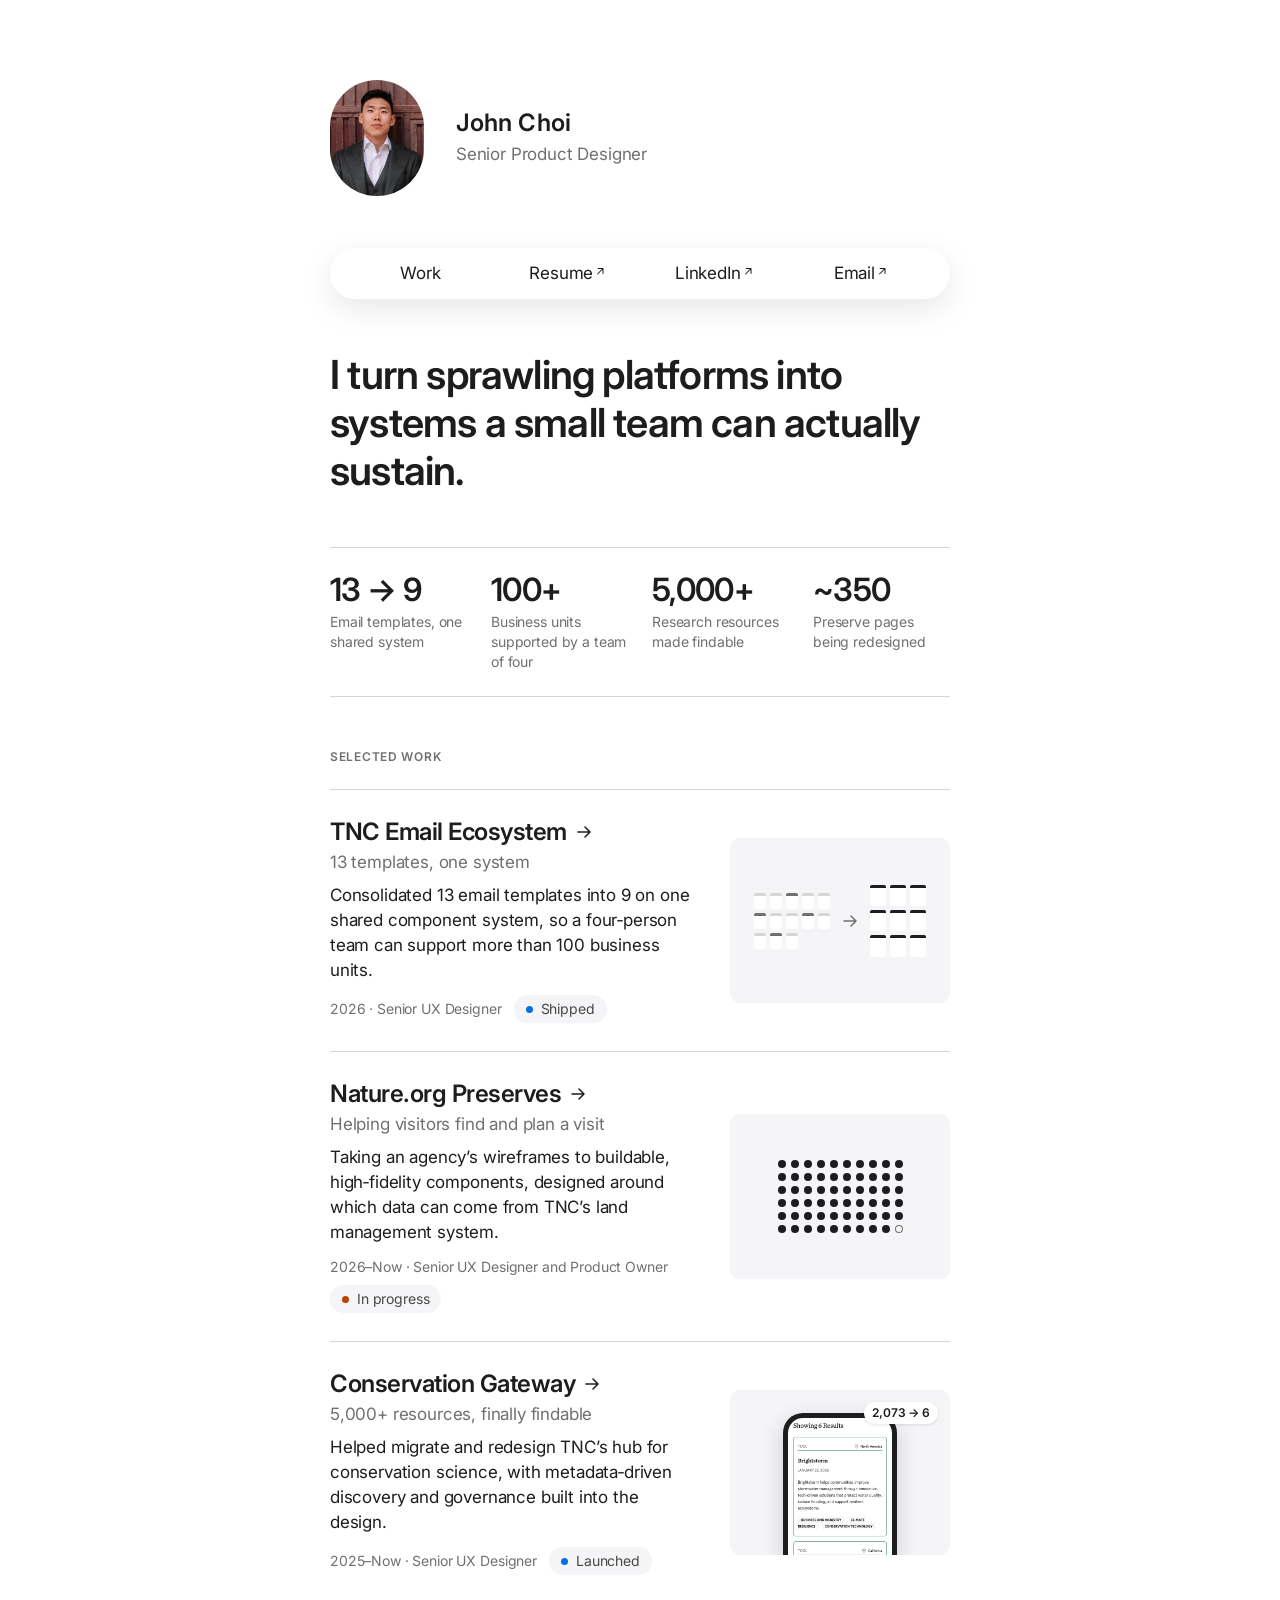
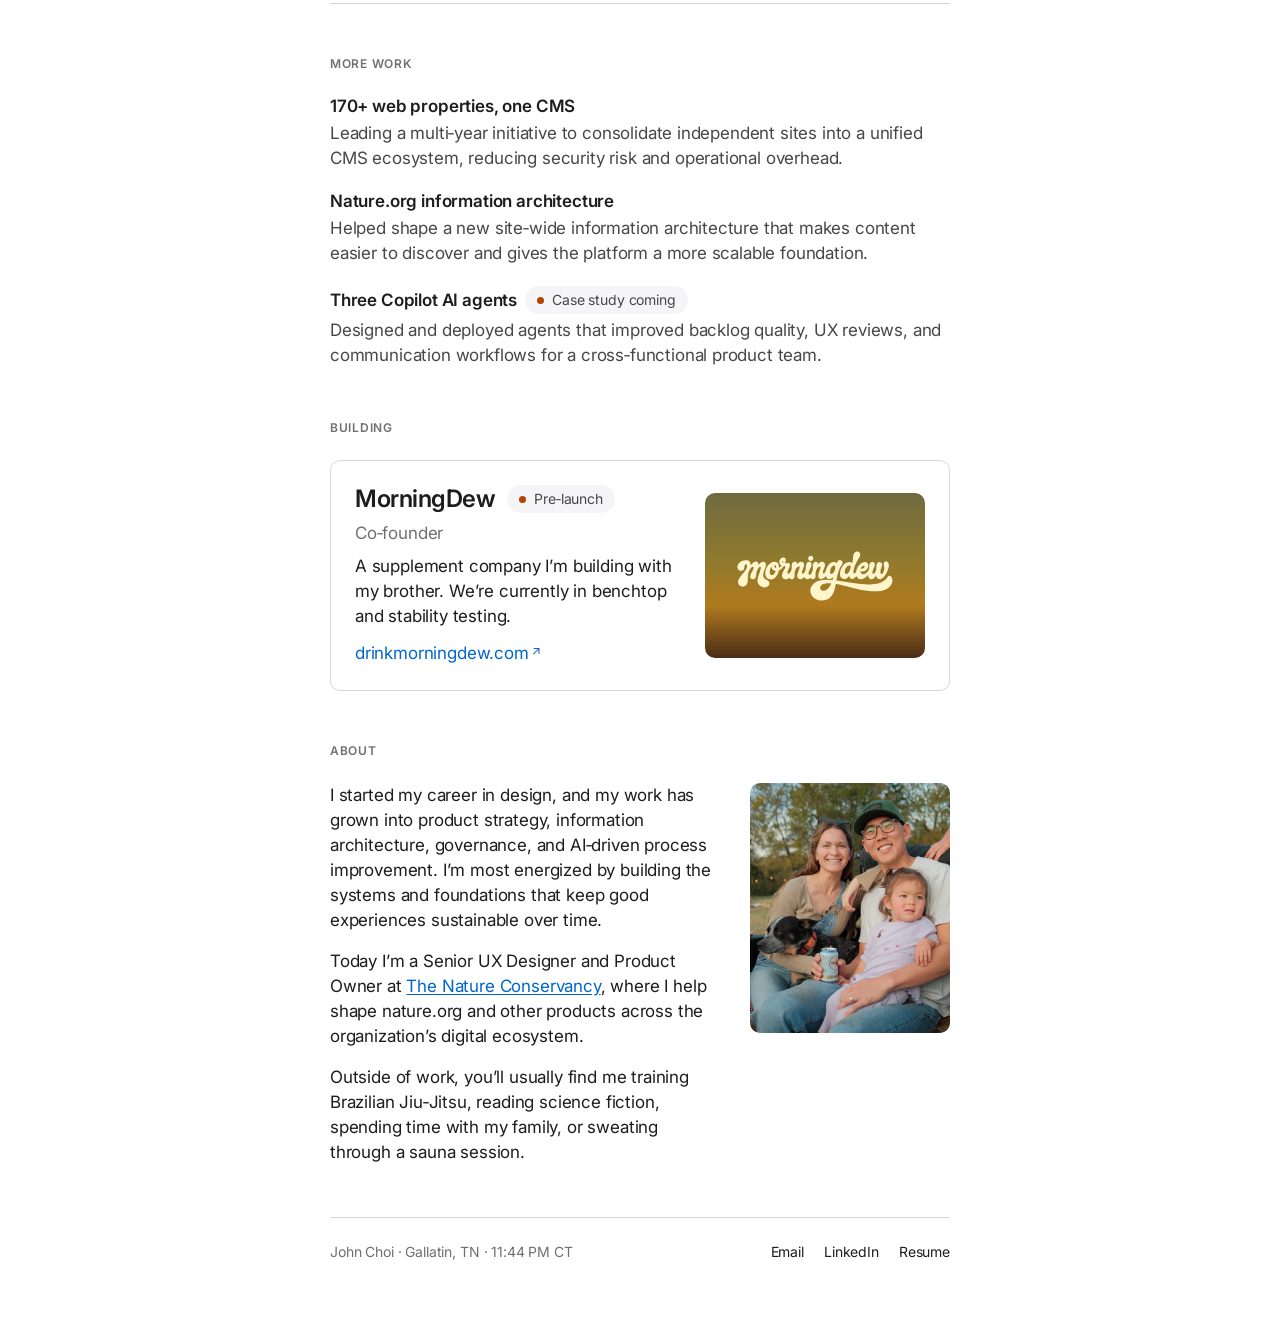
==== index.html @ f97b7e54 "Show the Gateway homepage thumbnail as a phone screen Replaces the cropped desktop screenshot with t" ====
<!DOCTYPE html>
<html lang="en">
<head>
  <meta charset="UTF-8">
  <meta name="viewport" content="width=device-width, initial-scale=1.0">
  <title>John Choi — Senior Product Designer</title>
  <meta name="description" content="Senior Product Designer who turns sprawling platforms into systems a small team can actually sustain. Case studies from The Nature Conservancy.">
  <meta property="og:type" content="website">
  <meta property="og:site_name" content="John Choi">
  <meta property="og:title" content="John Choi — Senior Product Designer">
  <meta property="og:description" content="Senior Product Designer who turns sprawling platforms into systems a small team can actually sustain. Case studies from The Nature Conservancy.">
  <meta property="og:url" content="https://www.suyoungchoi.com/">
  <meta property="og:image" content="https://www.suyoungchoi.com/og-image.png">
  <meta property="og:image:width" content="1200">
  <meta property="og:image:height" content="630">
  <meta name="twitter:card" content="summary_large_image">
  <link rel="preconnect" href="https://fonts.googleapis.com">
  <link rel="preconnect" href="https://fonts.gstatic.com" crossorigin>
  <link href="https://fonts.googleapis.com/css2?family=Inter:wght@400;600;700&display=swap" rel="stylesheet">
  <link rel="stylesheet" href="shared.css">
  <style>
    /* Navigation Links -------------------------------------------------
       .nav-links is the sticky shell: it holds the layout slot and is
       never transformed, so the scroll script can read a stable position.
       .nav-bar is the glass panel that slides away. */
    .nav-links {
      position: sticky;
      top: var(--space-16);
      z-index: 10;
    }

    .nav-bar {
      display: grid;
      grid-template-columns: repeat(4, minmax(0, 1fr));
      align-items: center;
      gap: var(--space-16);
      padding: var(--space-12) var(--space-24);
      border-radius: var(--radius-full);
      background: rgba(255, 255, 255, 0.5);
      -webkit-backdrop-filter: blur(20px) saturate(180%);
      backdrop-filter: blur(20px) saturate(180%);
      border: 1px solid rgba(255, 255, 255, 0.55);
      box-shadow:
        0 10px 30px rgba(29, 29, 31, 0.1),
        inset 0 1px 0 rgba(255, 255, 255, 0.75);
      transition:
        transform 0.45s cubic-bezier(0.4, 0, 0.2, 1),
        opacity 0.3s ease;
      will-change: transform;
    }

    /* Slides up out of view while scrolling down */
    .nav-bar.is-hidden {
      transform: translateY(calc(-100% - var(--space-24)));
      opacity: 0;
      pointer-events: none;
    }

    /* Without backdrop-filter the panel needs to carry its own opacity */
    @supports not ((backdrop-filter: blur(1px)) or (-webkit-backdrop-filter: blur(1px))) {
      .nav-bar {
        background: rgba(255, 255, 255, 0.85);
      }
    }

    .nav-bar a {
      display: flex;
      align-items: center;
      justify-content: center;
      gap: var(--space-4);
      font: var(--type-lg);
      letter-spacing: var(--tracking-text);
      color: var(--color-primary-ink);
      text-decoration: none;
      cursor: pointer;
    }

    .nav-bar a:hover {
      color: var(--color-link-blue);
    }

    .nav-bar a:hover .arrow-icon {
      transform: scale(1.3);
    }

    @media (prefers-reduced-motion: reduce) {
      .nav-bar {
        transition: none;
      }
    }

    html {
      scroll-behavior: smooth;
    }

    @media (prefers-reduced-motion: reduce) {
      html {
        scroll-behavior: auto;
      }
    }

    /* Thesis and proof ------------------------------------------------- */
    .thesis {
      font: var(--type-4xl);
      letter-spacing: var(--tracking-headline);
      color: var(--color-primary-ink);
    }

    .proof {
      display: grid;
      grid-template-columns: repeat(4, minmax(0, 1fr));
      gap: var(--space-24);
      padding: var(--space-24) 0;
      border-top: 1px solid var(--color-hairline);
      border-bottom: 1px solid var(--color-hairline);
    }

    .proof-value {
      display: block;
      font: var(--type-3xl-2);
      letter-spacing: var(--tracking-headline);
      color: var(--color-primary-ink);
      white-space: nowrap;
    }

    .proof-label {
      display: block;
      margin-top: var(--space-4);
      font: var(--type-sm);
      letter-spacing: var(--tracking-text);
      color: var(--color-mid-gray);
    }

    /* Sections --------------------------------------------------------- */
    .home-section {
      display: flex;
      flex-direction: column;
      gap: var(--space-24);
    }

    #work {
      scroll-margin-top: var(--space-120);
    }

    .section-label {
      font: var(--type-xs-5);
      letter-spacing: 0.06em;
      text-transform: uppercase;
      color: var(--color-mid-gray);
    }

    /* Selected work rows ----------------------------------------------- */
    .work-list {
      list-style: none;
      display: flex;
      flex-direction: column;
    }

    .work-item {
      display: grid;
      grid-template-columns: minmax(0, 1fr) 220px;
      gap: var(--space-32);
      align-items: center;
      padding: var(--space-28) 0;
      border-top: 1px solid var(--color-hairline);
      text-decoration: none;
      color: inherit;
    }

    .work-list li:last-child .work-item {
      border-bottom: 1px solid var(--color-hairline);
    }

    .work-text {
      display: flex;
      flex-direction: column;
      gap: var(--space-8);
    }

    .work-title {
      display: inline-flex;
      align-items: center;
      gap: var(--space-8);
      font: var(--type-2xl);
      letter-spacing: var(--tracking-headline);
      color: var(--color-primary-ink);
    }

    .work-title svg {
      width: 18px;
      height: 18px;
      transition: transform 0.3s cubic-bezier(0.34, 1.56, 0.64, 1);
    }

    .work-tagline {
      font: var(--type-lg);
      letter-spacing: var(--tracking-text);
      color: var(--color-mid-gray);
      margin-top: calc(var(--space-4) * -1);
    }

    .work-summary {
      font: var(--type-lg);
      letter-spacing: var(--tracking-text);
      color: var(--color-primary-ink);
    }

    .work-meta {
      display: flex;
      flex-wrap: wrap;
      align-items: center;
      gap: var(--space-8) var(--space-12);
      margin-top: var(--space-4);
      font: var(--type-sm);
      letter-spacing: var(--tracking-text);
      color: var(--color-mid-gray);
    }

    .work-item:hover .work-title {
      color: var(--color-link-blue);
    }

    .work-item:hover .work-title svg {
      transform: translateX(4px);
    }

    /* Thumbnails: small diagrams that stand in until real images exist */
    .work-thumb {
      aspect-ratio: 4 / 3;
      border-radius: var(--radius-lg);
      background: var(--surface-canvas-gray);
      display: flex;
      align-items: center;
      justify-content: center;
      gap: var(--space-12);
      overflow: hidden;
      transition: transform 0.4s cubic-bezier(0.4, 0, 0.2, 1);
    }

    .work-item:hover .work-thumb {
      transform: scale(1.03);
    }

    @media (prefers-reduced-motion: reduce) {
      .work-thumb,
      .work-title svg {
        transition: none;
      }
    }

    /* Phone thumbnail: a real mobile screen rising from the bottom edge */
    .work-thumb--phone {
      position: relative;
      align-items: flex-end;
    }

    .thumb-phone {
      width: 52%;
      height: 86%;
      padding: 5px 5px 0;
      border-radius: 20px 20px 0 0;
      background: var(--color-primary-ink);
      box-shadow: 0 8px 24px rgba(29, 29, 31, 0.18);
      overflow: hidden;
    }

    .thumb-phone img {
      display: block;
      width: 100%;
      height: auto;
      border-radius: 15px 15px 0 0;
    }

    .thumb-chip {
      position: absolute;
      top: var(--space-12);
      right: var(--space-12);
      padding: 3px var(--space-8);
      border-radius: var(--radius-full);
      background: var(--color-paper);
      box-shadow: 0 1px 3px rgba(29, 29, 31, 0.12);
      font: var(--type-xs-5);
      letter-spacing: var(--tracking-text);
      color: var(--color-primary-ink);
    }

    /* Email: 13 templates become 9 */
    .mini-grid {
      display: grid;
      gap: 4px;
    }

    .mini-grid--before { grid-template-columns: repeat(5, 12px); }
    .mini-grid--after  { grid-template-columns: repeat(3, 16px); }

    .mini-grid span {
      aspect-ratio: 3 / 4;
      border-radius: 2px;
      background: var(--color-paper);
      border-top: 3px solid var(--color-hairline);
    }

    .mini-grid--before span:nth-child(3n) { border-top-color: var(--color-mid-gray); }
    .mini-grid--after span { border-top-color: var(--color-primary-ink); }

    .mini-arrow {
      width: 16px;
      height: 16px;
      color: var(--color-mid-gray);
    }

    /* Preserves: 59 of 60 */
    .mini-dots {
      display: grid;
      grid-template-columns: repeat(10, 8px);
      gap: 5px;
    }

    .mini-dots span {
      aspect-ratio: 1;
      border-radius: 50%;
      background: var(--color-primary-ink);
    }

    .mini-dots span:last-child {
      background: transparent;
      box-shadow: inset 0 0 0 1px var(--color-mid-gray);
    }

    /* More work -------------------------------------------------------- */
    .more-list {
      list-style: none;
      display: flex;
      flex-direction: column;
      gap: var(--space-20);
    }

    .more-list li {
      display: flex;
      flex-direction: column;
      gap: var(--space-4);
    }

    .more-title {
      display: flex;
      flex-wrap: wrap;
      align-items: center;
      gap: var(--space-8);
      font: var(--type-lg-2);
      letter-spacing: var(--tracking-text);
      color: var(--color-primary-ink);
    }

    .more-list p {
      font: var(--type-lg);
      letter-spacing: var(--tracking-text);
      color: var(--color-deep-gray);
    }

    /* Building --------------------------------------------------------- */
    .building {
      display: grid;
      grid-template-columns: minmax(0, 1fr) 220px;
      gap: var(--space-32);
      align-items: center;
      padding: var(--space-24);
      border: 1px solid var(--color-hairline);
      border-radius: var(--radius-lg);
    }

    .building-text {
      display: flex;
      flex-direction: column;
      gap: var(--space-8);
    }

    /* Brand tile: the cream wordmark on a sunrise gradient, matching
       drinkmorningdew.com. Duplicates the text link for mouse users only. */
    .building-brand {
      aspect-ratio: 4 / 3;
      display: flex;
      align-items: center;
      justify-content: center;
      border-radius: var(--radius-lg);
      background: linear-gradient(180deg, #6f6a3f 0%, #8f7a2e 40%, #b07a1e 68%, #4a2c16 100%);
      overflow: hidden;
    }

    .building-brand img {
      width: 72%;
      height: auto;
      transition: transform 0.4s cubic-bezier(0.4, 0, 0.2, 1);
    }

    .building-brand:hover img {
      transform: scale(1.04);
    }

    @media (prefers-reduced-motion: reduce) {
      .building-brand img {
        transition: none;
      }
    }

    .building-name {
      display: flex;
      flex-wrap: wrap;
      align-items: center;
      gap: var(--space-12);
      font: var(--type-2xl);
      letter-spacing: var(--tracking-headline);
      color: var(--color-primary-ink);
    }

    .building p {
      font: var(--type-lg);
      letter-spacing: var(--tracking-text);
      color: var(--color-primary-ink);
    }

    .building-link {
      align-self: flex-start;
      display: inline-flex;
      align-items: center;
      gap: var(--space-4);
      margin-top: var(--space-4);
      font: var(--type-lg);
      letter-spacing: var(--tracking-text);
      color: var(--color-link-blue);
      text-decoration: none;
    }

    .building-link:hover {
      color: var(--color-electric-blue);
    }

    .building-link:hover .arrow-icon {
      transform: scale(1.3);
    }

    .building-role {
      color: var(--color-mid-gray) !important;
    }

    /* About ------------------------------------------------------------ */
    .about {
      display: grid;
      grid-template-columns: minmax(0, 1fr) 200px;
      gap: var(--space-32);
      align-items: start;
    }

    .about-text {
      display: flex;
      flex-direction: column;
      gap: var(--space-16);
    }

    .about-text p {
      font: var(--type-lg);
      letter-spacing: var(--tracking-text);
      color: var(--color-primary-ink);
    }

    .about-text a {
      color: var(--color-link-blue);
      text-decoration: underline;
      text-underline-offset: 2px;
    }

    .about-text a:hover {
      color: var(--color-electric-blue);
    }

    .about-photo {
      display: block;
      width: 100%;
      height: auto;
      border-radius: var(--radius-lg);
    }

    /* Footer ----------------------------------------------------------- */
    .site-footer {
      display: flex;
      flex-wrap: wrap;
      justify-content: space-between;
      gap: var(--space-16);
      padding-top: var(--space-24);
      border-top: 1px solid var(--color-hairline);
      font: var(--type-sm);
      letter-spacing: var(--tracking-text);
      color: var(--color-mid-gray);
    }

    .site-footer nav {
      display: flex;
      gap: var(--space-20);
    }

    .site-footer a {
      color: var(--color-primary-ink);
      text-decoration: none;
    }

    .site-footer a:hover {
      color: var(--color-link-blue);
    }

    /* Mobile Responsive */
    @media (max-width: 730px) {
      /* The four links can't fit one row at this width, so lay them out
         as a balanced 2x2 instead of letting them wrap 3+1 */
      .nav-bar {
        grid-template-columns: repeat(2, minmax(0, 1fr));
        gap: var(--space-8) var(--space-16);
        padding: var(--space-16) var(--space-20);
        /* A squircle reads better than a stadium at two rows tall */
        border-radius: var(--radius-3xl);
      }

      .thesis {
        font: var(--type-2xl-2);
        letter-spacing: var(--tracking-headline);
      }

      .proof {
        grid-template-columns: repeat(2, minmax(0, 1fr));
        gap: var(--space-20) var(--space-16);
      }

      /* No hover on touch: show the thumbnail first, full width */
      .work-item {
        grid-template-columns: minmax(0, 1fr);
        gap: var(--space-16);
      }

      .work-thumb {
        order: -1;
        aspect-ratio: 16 / 9;
      }

      .thumb-phone {
        width: 38%;
      }

      .building {
        grid-template-columns: minmax(0, 1fr);
        gap: var(--space-20);
      }

      .building-brand {
        order: -1;
        aspect-ratio: 16 / 9;
      }

      .about {
        grid-template-columns: minmax(0, 1fr);
      }

      .about-photo {
        max-width: 320px;
      }
    }
  </style>
</head>
<body>
  <div class="container">
    <!-- Profile Header -->
    <div class="profile">
      <img src="profile.png" alt="John Choi headshot" class="profile-photo">
      <div class="profile-info">
        <h1>John Choi</h1>
        <p>Senior Product Designer</p>
      </div>
    </div>

    <!-- Navigation Links -->
    <nav class="nav-links">
      <div class="nav-bar">
        <a href="#work">Work</a>
        <a href="/resume">
          Resume
          <svg class="arrow-icon" xmlns="http://www.w3.org/2000/svg" fill="none" viewBox="0 0 7 7">
            <path d="M1 0C0.724 0 0.5 0.224 0.5 0.5C0.5 0.776 0.724 1 1 1V0ZM6 0.5H6.5C6.5 0.224 6.276 0 6 0V0.5ZM5.5 5.5C5.5 5.776 5.724 6 6 6C6.276 6 6.5 5.776 6.5 5.5H5.5ZM0.146 5.646C-0.049 5.842-0.049 6.158 0.146 6.354C0.342 6.549 0.658 6.549 0.854 6.354L0.146 5.646ZM1 1H6V0H1V1ZM5.5 0.5V5.5H6.5V0.5H5.5ZM5.646 0.146L0.146 5.646L0.854 6.354L6.354 0.854L5.646 0.146Z" fill="currentColor"/>
          </svg>
        </a>
        <a href="https://www.linkedin.com/in/johnsychoi/" target="_blank" rel="noopener noreferrer">
          LinkedIn
          <svg class="arrow-icon" xmlns="http://www.w3.org/2000/svg" fill="none" viewBox="0 0 7 7">
            <path d="M1 0C0.724 0 0.5 0.224 0.5 0.5C0.5 0.776 0.724 1 1 1V0ZM6 0.5H6.5C6.5 0.224 6.276 0 6 0V0.5ZM5.5 5.5C5.5 5.776 5.724 6 6 6C6.276 6 6.5 5.776 6.5 5.5H5.5ZM0.146 5.646C-0.049 5.842-0.049 6.158 0.146 6.354C0.342 6.549 0.658 6.549 0.854 6.354L0.146 5.646ZM1 1H6V0H1V1ZM5.5 0.5V5.5H6.5V0.5H5.5ZM5.646 0.146L0.146 5.646L0.854 6.354L6.354 0.854L5.646 0.146Z" fill="currentColor"/>
          </svg>
        </a>
        <a href="mailto:choi7sx@gmail.com">
          Email
          <svg class="arrow-icon" xmlns="http://www.w3.org/2000/svg" fill="none" viewBox="0 0 7 7">
            <path d="M1 0C0.724 0 0.5 0.224 0.5 0.5C0.5 0.776 0.724 1 1 1V0ZM6 0.5H6.5C6.5 0.224 6.276 0 6 0V0.5ZM5.5 5.5C5.5 5.776 5.724 6 6 6C6.276 6 6.5 5.776 6.5 5.5H5.5ZM0.146 5.646C-0.049 5.842-0.049 6.158 0.146 6.354C0.342 6.549 0.658 6.549 0.854 6.354L0.146 5.646ZM1 1H6V0H1V1ZM5.5 0.5V5.5H6.5V0.5H5.5ZM5.646 0.146L0.146 5.646L0.854 6.354L6.354 0.854L5.646 0.146Z" fill="currentColor"/>
          </svg>
        </a>
      </div>
    </nav>

    <!-- Thesis -->
    <p class="thesis">I turn sprawling platforms into systems a small team can actually sustain.</p>

    <div class="proof">
      <div>
        <span class="proof-value">13 &rarr; 9</span>
        <span class="proof-label">Email templates, one shared system</span>
      </div>
      <div>
        <span class="proof-value">100+</span>
        <span class="proof-label">Business units supported by a team of four</span>
      </div>
      <div>
        <span class="proof-value">5,000+</span>
        <span class="proof-label">Research resources made findable</span>
      </div>
      <div>
        <span class="proof-value">~350</span>
        <span class="proof-label">Preserve pages being redesigned</span>
      </div>
    </div>

    <!-- Selected work -->
    <section class="home-section" id="work">
      <h2 class="section-label">Selected work</h2>
      <ul class="work-list">
        <li>
          <a class="work-item" href="/tnc-email/">
            <div class="work-text">
              <span class="work-title">TNC Email Ecosystem <svg viewBox="0 0 18 18" fill="none" stroke="currentColor" stroke-width="1.5" stroke-linecap="round" stroke-linejoin="round" aria-hidden="true"><path d="M3 9h12M10 4l5 5-5 5"/></svg></span>
              <span class="work-tagline">13 templates, one system</span>
              <p class="work-summary">Consolidated 13 email templates into 9 on one shared component system, so a four&#8209;person team can support more than 100 business units.</p>
              <span class="work-meta">2026 &middot; Senior UX Designer <span class="cs-status">Shipped</span></span>
            </div>
            <div class="work-thumb" aria-hidden="true">
              <div class="mini-grid mini-grid--before"><span></span><span></span><span></span><span></span><span></span><span></span><span></span><span></span><span></span><span></span><span></span><span></span><span></span></div>
              <svg class="mini-arrow" viewBox="0 0 16 16" fill="none" stroke="currentColor" stroke-width="1.5" stroke-linecap="round" stroke-linejoin="round"><path d="M2 8h12M9 3l5 5-5 5"/></svg>
              <div class="mini-grid mini-grid--after"><span></span><span></span><span></span><span></span><span></span><span></span><span></span><span></span><span></span></div>
            </div>
          </a>
        </li>
        <li>
          <a class="work-item" href="/nature-preserves/">
            <div class="work-text">
              <span class="work-title">Nature.org Preserves <svg viewBox="0 0 18 18" fill="none" stroke="currentColor" stroke-width="1.5" stroke-linecap="round" stroke-linejoin="round" aria-hidden="true"><path d="M3 9h12M10 4l5 5-5 5"/></svg></span>
              <span class="work-tagline">Helping visitors find and plan a visit</span>
              <p class="work-summary">Taking an agency&rsquo;s wireframes to buildable, high&#8209;fidelity components, designed around which data can come from TNC&rsquo;s land management system.</p>
              <span class="work-meta">2026&ndash;Now &middot; Senior UX Designer and Product Owner <span class="cs-status cs-status--progress">In progress</span></span>
            </div>
            <div class="work-thumb" aria-hidden="true">
              <div class="mini-dots"><span></span><span></span><span></span><span></span><span></span><span></span><span></span><span></span><span></span><span></span><span></span><span></span><span></span><span></span><span></span><span></span><span></span><span></span><span></span><span></span><span></span><span></span><span></span><span></span><span></span><span></span><span></span><span></span><span></span><span></span><span></span><span></span><span></span><span></span><span></span><span></span><span></span><span></span><span></span><span></span><span></span><span></span><span></span><span></span><span></span><span></span><span></span><span></span><span></span><span></span><span></span><span></span><span></span><span></span><span></span><span></span><span></span><span></span><span></span><span></span></div>
            </div>
          </a>
        </li>
        <li>
          <a class="work-item" href="/conservation-gateway/">
            <div class="work-text">
              <span class="work-title">Conservation Gateway <svg viewBox="0 0 18 18" fill="none" stroke="currentColor" stroke-width="1.5" stroke-linecap="round" stroke-linejoin="round" aria-hidden="true"><path d="M3 9h12M10 4l5 5-5 5"/></svg></span>
              <span class="work-tagline">5,000+ resources, finally findable</span>
              <p class="work-summary">Helped migrate and redesign TNC&rsquo;s hub for conservation science, with metadata&#8209;driven discovery and governance built into the design.</p>
              <span class="work-meta">2025&ndash;Now &middot; Senior UX Designer <span class="cs-status">Launched</span></span>
            </div>
            <div class="work-thumb work-thumb--phone" aria-hidden="true">
              <div class="thumb-phone">
                <img src="/conservation-gateway/gateway-thumb-mobile.jpg" width="780" height="1048" loading="lazy" alt="">
              </div>
              <span class="thumb-chip">2,073 &rarr; 6</span>
            </div>
          </a>
        </li>
      </ul>
    </section>

    <!-- More work -->
    <section class="home-section">
      <h2 class="section-label">More work</h2>
      <ul class="more-list">
        <li>
          <span class="more-title">170+ web properties, one CMS</span>
          <p>Leading a multi&#8209;year initiative to consolidate independent sites into a unified CMS ecosystem, reducing security risk and operational overhead.</p>
        </li>
        <li>
          <span class="more-title">Nature.org information architecture</span>
          <p>Helped shape a new site&#8209;wide information architecture that makes content easier to discover and gives the platform a more scalable foundation.</p>
        </li>
        <li>
          <span class="more-title">Three Copilot AI agents <span class="cs-status cs-status--progress">Case study coming</span></span>
          <p>Designed and deployed agents that improved backlog quality, UX reviews, and communication workflows for a cross&#8209;functional product team.</p>
        </li>
      </ul>
    </section>

    <!-- Building -->
    <section class="home-section">
      <h2 class="section-label">Building</h2>
      <div class="building">
        <div class="building-text">
          <span class="building-name">MorningDew <span class="cs-status cs-status--progress">Pre&#8209;launch</span></span>
          <p class="building-role">Co&#8209;founder</p>
          <p>A supplement company I&rsquo;m building with my brother. We&rsquo;re currently in benchtop and stability testing.</p>
          <a class="building-link" href="https://drinkmorningdew.com" target="_blank" rel="noopener noreferrer">
            drinkmorningdew.com
            <svg class="arrow-icon" xmlns="http://www.w3.org/2000/svg" fill="none" viewBox="0 0 7 7">
              <path d="M1 0C0.724 0 0.5 0.224 0.5 0.5C0.5 0.776 0.724 1 1 1V0ZM6 0.5H6.5C6.5 0.224 6.276 0 6 0V0.5ZM5.5 5.5C5.5 5.776 5.724 6 6 6C6.276 6 6.5 5.776 6.5 5.5H5.5ZM0.146 5.646C-0.049 5.842-0.049 6.158 0.146 6.354C0.342 6.549 0.658 6.549 0.854 6.354L0.146 5.646ZM1 1H6V0H1V1ZM5.5 0.5V5.5H6.5V0.5H5.5ZM5.646 0.146L0.146 5.646L0.854 6.354L6.354 0.854L5.646 0.146Z" fill="currentColor"/>
            </svg>
          </a>
        </div>
        <a class="building-brand" href="https://drinkmorningdew.com" target="_blank" rel="noopener noreferrer" tabindex="-1" aria-hidden="true">
          <img src="/morningdew-logo.svg" alt="" width="1930" height="660">
        </a>
      </div>
    </section>

    <!-- About -->
    <section class="home-section">
      <h2 class="section-label">About</h2>
      <div class="about">
        <div class="about-text">
          <p>I started my career in design, and my work has grown into product strategy, information architecture, governance, and AI&#8209;driven process improvement. I&rsquo;m most energized by building the systems and foundations that keep good experiences sustainable over time.</p>
          <p>Today I&rsquo;m a Senior UX Designer and Product Owner at <a href="https://www.nature.org" target="_blank" rel="noopener noreferrer">The Nature Conservancy</a>, where I help shape nature.org and other products across the organization&rsquo;s digital ecosystem.</p>
          <p>Outside of work, you&rsquo;ll usually find me training Brazilian Jiu&#8209;Jitsu, reading science fiction, spending time with my family, or sweating through a sauna session.</p>
        </div>
        <img class="about-photo" src="/about-photo.jpg" width="640" height="800" loading="lazy" alt="Me with my family and our dog, sitting on hay bales outside at sunset.">
      </div>
    </section>

    <footer class="site-footer">
      <span>John Choi &middot; Gallatin, TN<span class="local-time" hidden> &middot; <time></time> CT</span></span>
      <nav aria-label="Contact">
        <a href="mailto:choi7sx@gmail.com">Email</a>
        <a href="https://www.linkedin.com/in/johnsychoi/" target="_blank" rel="noopener noreferrer">LinkedIn</a>
        <a href="/resume">Resume</a>
      </nav>
    </footer>
  </div>

  <script>
    // Live local time in the footer (Gallatin, TN runs on Central time)
    (function () {
      var wrap = document.querySelector('.local-time');
      if (!wrap || !window.Intl) return;
      var el = wrap.querySelector('time');
      var fmt = new Intl.DateTimeFormat('en-US', {
        hour: 'numeric',
        minute: '2-digit',
        timeZone: 'America/Chicago'
      });

      function tick() {
        el.textContent = fmt.format(new Date());
      }

      tick();
      wrap.hidden = false;
      setInterval(tick, 30000);
    })();

    (function () {
      var nav = document.querySelector('.nav-links');
      var bar = nav && nav.querySelector('.nav-bar');
      if (!bar) return;

      var stickTop = parseFloat(getComputedStyle(nav).top) || 0;
      var lastY = window.pageYOffset;
      var ticking = false;

      function update() {
        ticking = false;
        var y = window.pageYOffset;
        var delta = y - lastY;

        // Ignore sub-pixel jitter; let small moves accumulate instead.
        if (Math.abs(delta) < 4) return;

        // Only hide once the bar has actually reached its sticky position,
        // so it never vanishes while still sitting in the page flow.
        var stuck = nav.getBoundingClientRect().top <= stickTop + 1;
        if (delta > 0 && stuck) {
          bar.classList.add('is-hidden');
        } else if (delta < 0) {
          bar.classList.remove('is-hidden');
        }
        lastY = y;
      }

      window.addEventListener('scroll', function () {
        if (!ticking) {
          window.requestAnimationFrame(update);
          ticking = true;
        }
      }, { passive: true });

      window.addEventListener('resize', function () {
        stickTop = parseFloat(getComputedStyle(nav).top) || 0;
      });
    })();
  </script>
</body>
</html>
---- shared.css ----
@import url("tokens.css");

/* ==========================================================================
   Shared styles — every page in the portfolio consumes this layer.
   Values come from tokens.css; page files only add what's unique to them.
   ========================================================================== */

*, *::before, *::after {
  margin: 0;
  padding: 0;
  box-sizing: border-box;
}

/* Component display rules shouldn't override the hidden attribute */
[hidden] {
  display: none !important;
}

body {
  font: var(--type-lg);
  letter-spacing: var(--tracking-text);
  color: var(--color-primary-ink);
  background: var(--surface-canvas-white);
  -webkit-font-smoothing: antialiased;
  -moz-osx-font-smoothing: grayscale;
}

/* Layout --------------------------------------------------------------- */

.container {
  max-width: 724px;
  margin: 0 auto;
  padding: var(--space-80) var(--space-52);
  display: flex;
  flex-direction: column;
  gap: var(--space-52);
  position: relative;
  z-index: 1;
}

hr {
  border: none;
  border-top: 1px solid var(--color-hairline);
  margin: 0;
}

/* Profile header ------------------------------------------------------- */

.profile {
  display: flex;
  align-items: center;
  gap: var(--space-32);
}

.profile-photo {
  width: 94px;
  height: 116px;
  object-fit: cover;
  flex-shrink: 0;
  border-radius: var(--radius-full);
}

.profile-info h1 {
  font: var(--type-2xl);
  letter-spacing: var(--tracking-display);
  color: var(--color-primary-ink);
  margin-bottom: var(--space-4);
}

.profile-info p {
  font: var(--type-lg);
  letter-spacing: var(--tracking-text);
  color: var(--color-mid-gray);
}

/* Links and arrows ----------------------------------------------------- */

.return-home {
  display: flex;
  align-items: center;
  gap: var(--space-8);
  font: var(--type-lg);
  letter-spacing: var(--tracking-text);
  color: var(--color-primary-ink);
  text-decoration: none;
}

.return-home:hover {
  color: var(--color-link-blue);
}

.return-home svg {
  width: 14px;
  height: 14px;
}

.arrow-icon {
  width: 7px;
  height: 7px;
  flex-shrink: 0;
  position: relative;
  top: -2px;
  transition: transform 0.3s cubic-bezier(0.34, 1.56, 0.64, 1);
}

/* Status chip ---------------------------------------------------------- */

.cs-status {
  align-self: flex-start;
  display: inline-flex;
  align-items: center;
  gap: var(--space-8);
  padding: var(--space-4) var(--space-12);
  border-radius: var(--radius-full);
  background: var(--surface-canvas-gray);
  font: var(--type-sm);
  letter-spacing: var(--tracking-text);
  color: var(--color-deep-gray);
}

.cs-status::before {
  content: "";
  width: 7px;
  height: 7px;
  border-radius: 50%;
  background: var(--color-electric-blue);
}

.cs-status--progress::before {
  background: var(--color-ember);
}

/* Placeholder image ------------------------------------------------------
   Stands in for a visual that hasn't been supplied yet. The caption says
   exactly which image belongs here. */

.ph {
  display: flex;
  flex-direction: column;
  gap: var(--space-12);
}

.ph-tile {
  aspect-ratio: 16 / 10;
  border-radius: var(--radius-3xl);
  background: var(--surface-canvas-gray);
  border: 1px dashed var(--color-hairline);
  display: flex;
  align-items: center;
  justify-content: center;
}

.ph--tall .ph-tile   { aspect-ratio: 4 / 5; }
.ph--wide .ph-tile   { aspect-ratio: 21 / 9; }

.ph-label {
  display: inline-flex;
  align-items: center;
  gap: var(--space-8);
  font: var(--type-sm);
  letter-spacing: var(--tracking-text);
  color: var(--color-mid-gray);
}

.ph-label svg {
  width: 18px;
  height: 18px;
}

.ph figcaption {
  font: var(--type-sm);
  letter-spacing: var(--tracking-text);
  color: var(--color-mid-gray);
  max-width: 680px;
}

.ph figcaption strong {
  font-weight: 600;
  color: var(--color-deep-gray);
}

/* Mobile --------------------------------------------------------------- */

@media (max-width: 730px) {
  .container {
    max-width: 100%;
    padding: var(--space-76) var(--space-24);
    gap: var(--space-32);
  }

  .profile {
    flex-direction: column;
    align-items: flex-start;
    gap: var(--space-16);
  }

  .profile-photo {
    width: 80px;
    height: 100px;
  }

  .ph-tile {
    border-radius: var(--radius-lg);
  }
}
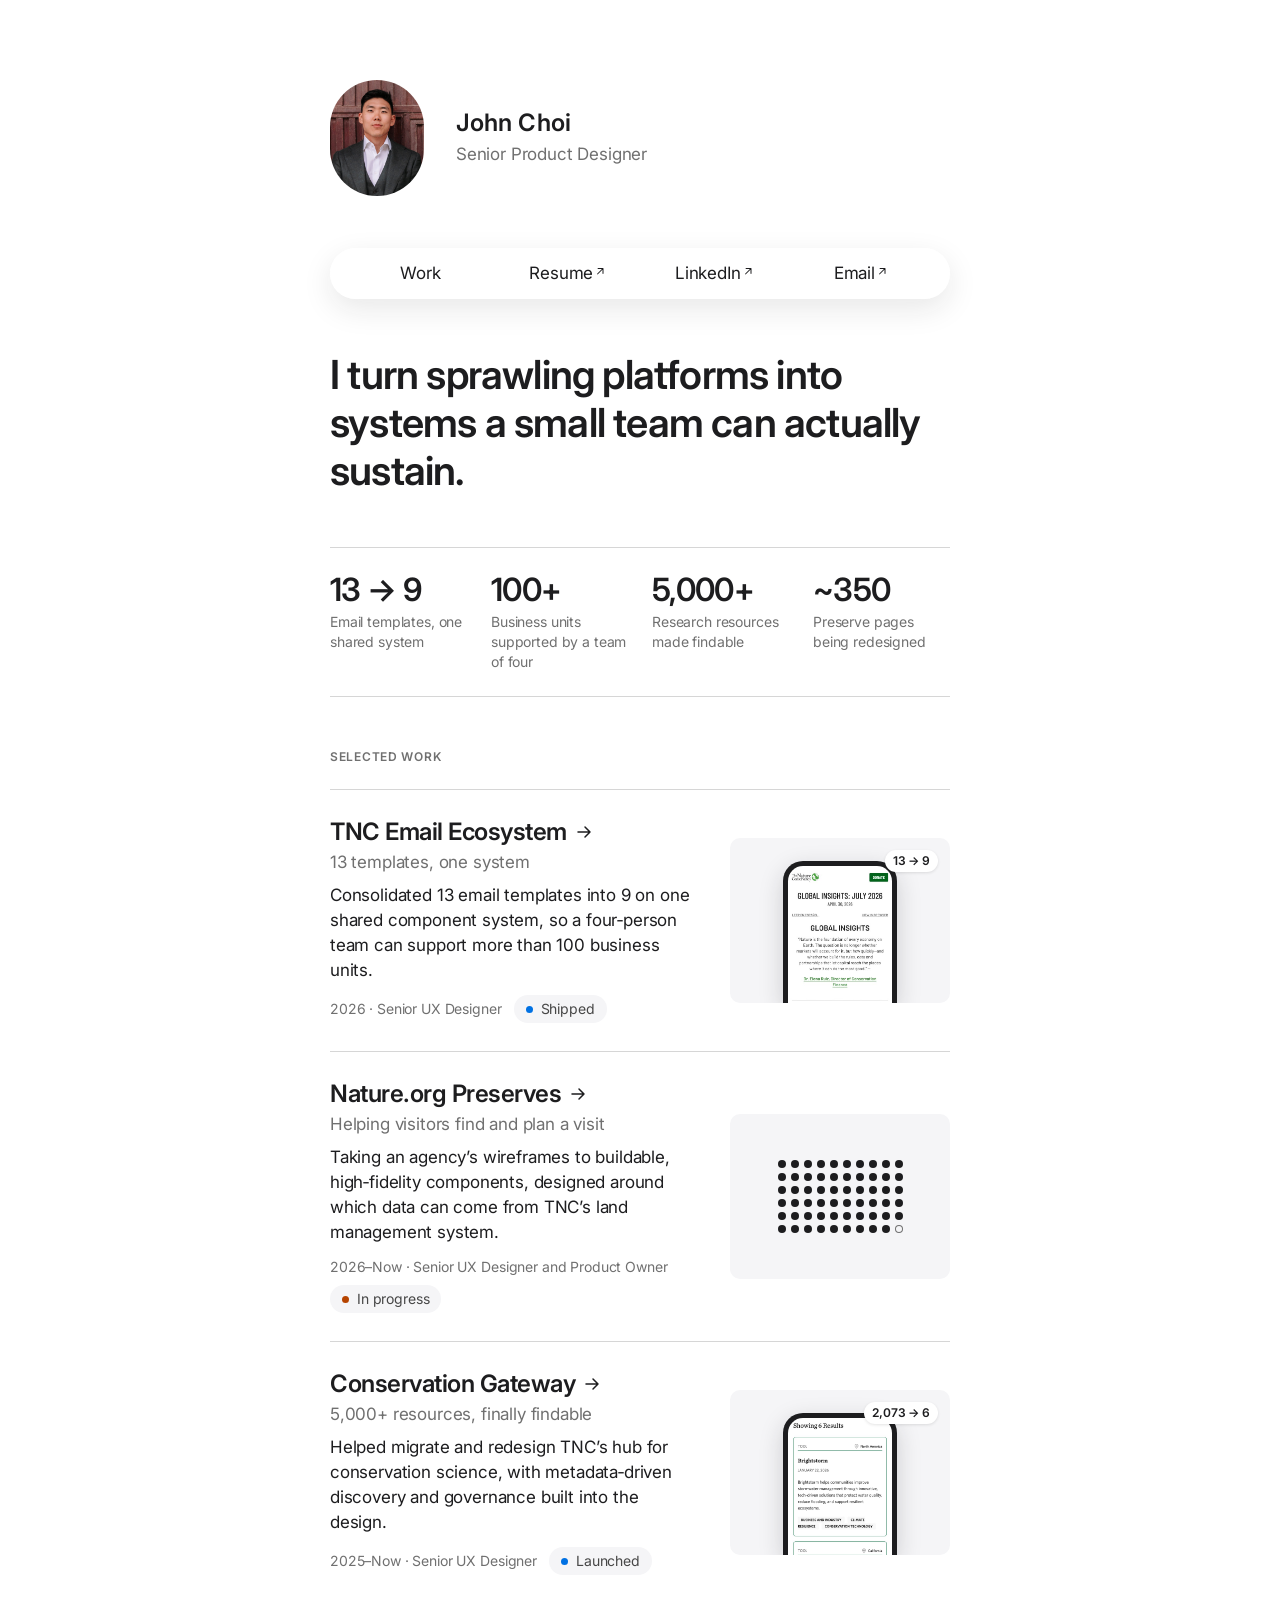
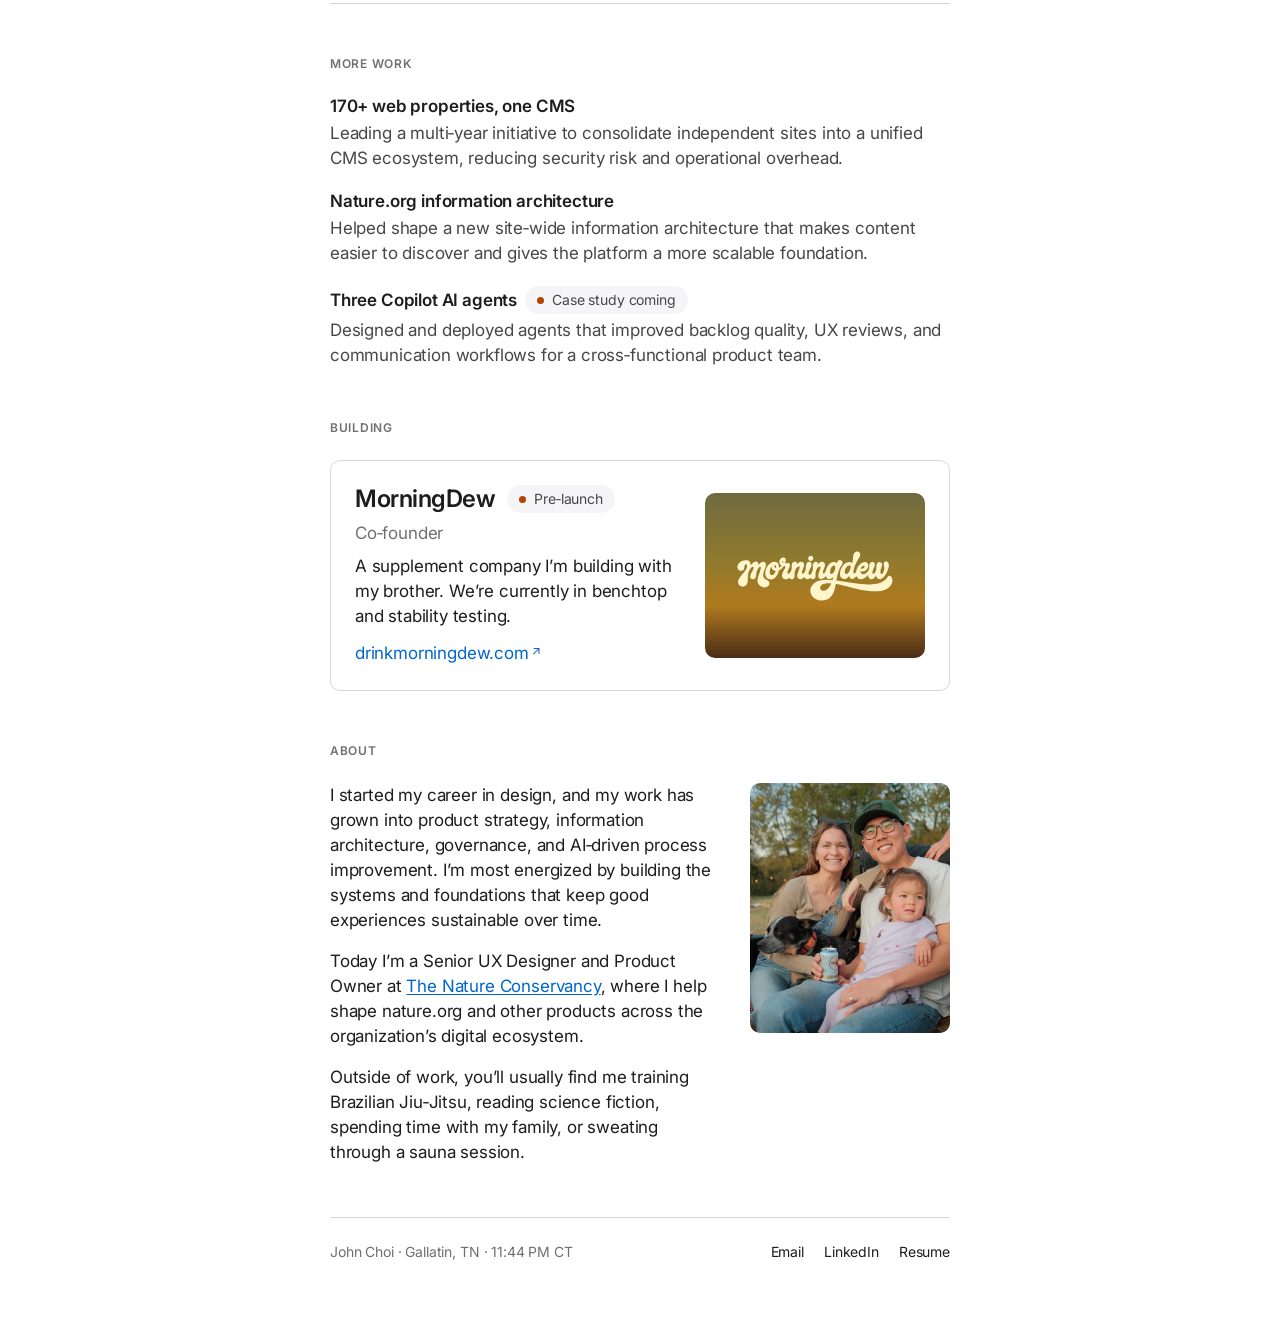
==== commit b2305c21: "Show the TNC Email homepage thumbnail as a phone screen Replaces the 13-to-9 diagram thumbnail with " ====
--- a/index.html
+++ b/index.html
@@ -284,31 +284,6 @@
       color: var(--color-primary-ink);
     }
 
-    /* Email: 13 templates become 9 */
-    .mini-grid {
-      display: grid;
-      gap: 4px;
-    }
-
-    .mini-grid--before { grid-template-columns: repeat(5, 12px); }
-    .mini-grid--after  { grid-template-columns: repeat(3, 16px); }
-
-    .mini-grid span {
-      aspect-ratio: 3 / 4;
-      border-radius: 2px;
-      background: var(--color-paper);
-      border-top: 3px solid var(--color-hairline);
-    }
-
-    .mini-grid--before span:nth-child(3n) { border-top-color: var(--color-mid-gray); }
-    .mini-grid--after span { border-top-color: var(--color-primary-ink); }
-
-    .mini-arrow {
-      width: 16px;
-      height: 16px;
-      color: var(--color-mid-gray);
-    }
-
     /* Preserves: 59 of 60 */
     .mini-dots {
       display: grid;
@@ -633,10 +608,11 @@
               <p class="work-summary">Consolidated 13 email templates into 9 on one shared component system, so a four&#8209;person team can support more than 100 business units.</p>
               <span class="work-meta">2026 &middot; Senior UX Designer <span class="cs-status">Shipped</span></span>
             </div>
-            <div class="work-thumb" aria-hidden="true">
-              <div class="mini-grid mini-grid--before"><span></span><span></span><span></span><span></span><span></span><span></span><span></span><span></span><span></span><span></span><span></span><span></span><span></span></div>
-              <svg class="mini-arrow" viewBox="0 0 16 16" fill="none" stroke="currentColor" stroke-width="1.5" stroke-linecap="round" stroke-linejoin="round"><path d="M2 8h12M9 3l5 5-5 5"/></svg>
-              <div class="mini-grid mini-grid--after"><span></span><span></span><span></span><span></span><span></span><span></span><span></span><span></span><span></span></div>
+            <div class="work-thumb work-thumb--phone" aria-hidden="true">
+              <div class="thumb-phone">
+                <img src="/tnc-email/email-thumb-mobile.jpg" width="393" height="528" loading="lazy" alt="">
+              </div>
+              <span class="thumb-chip">13 &rarr; 9</span>
             </div>
           </a>
         </li>
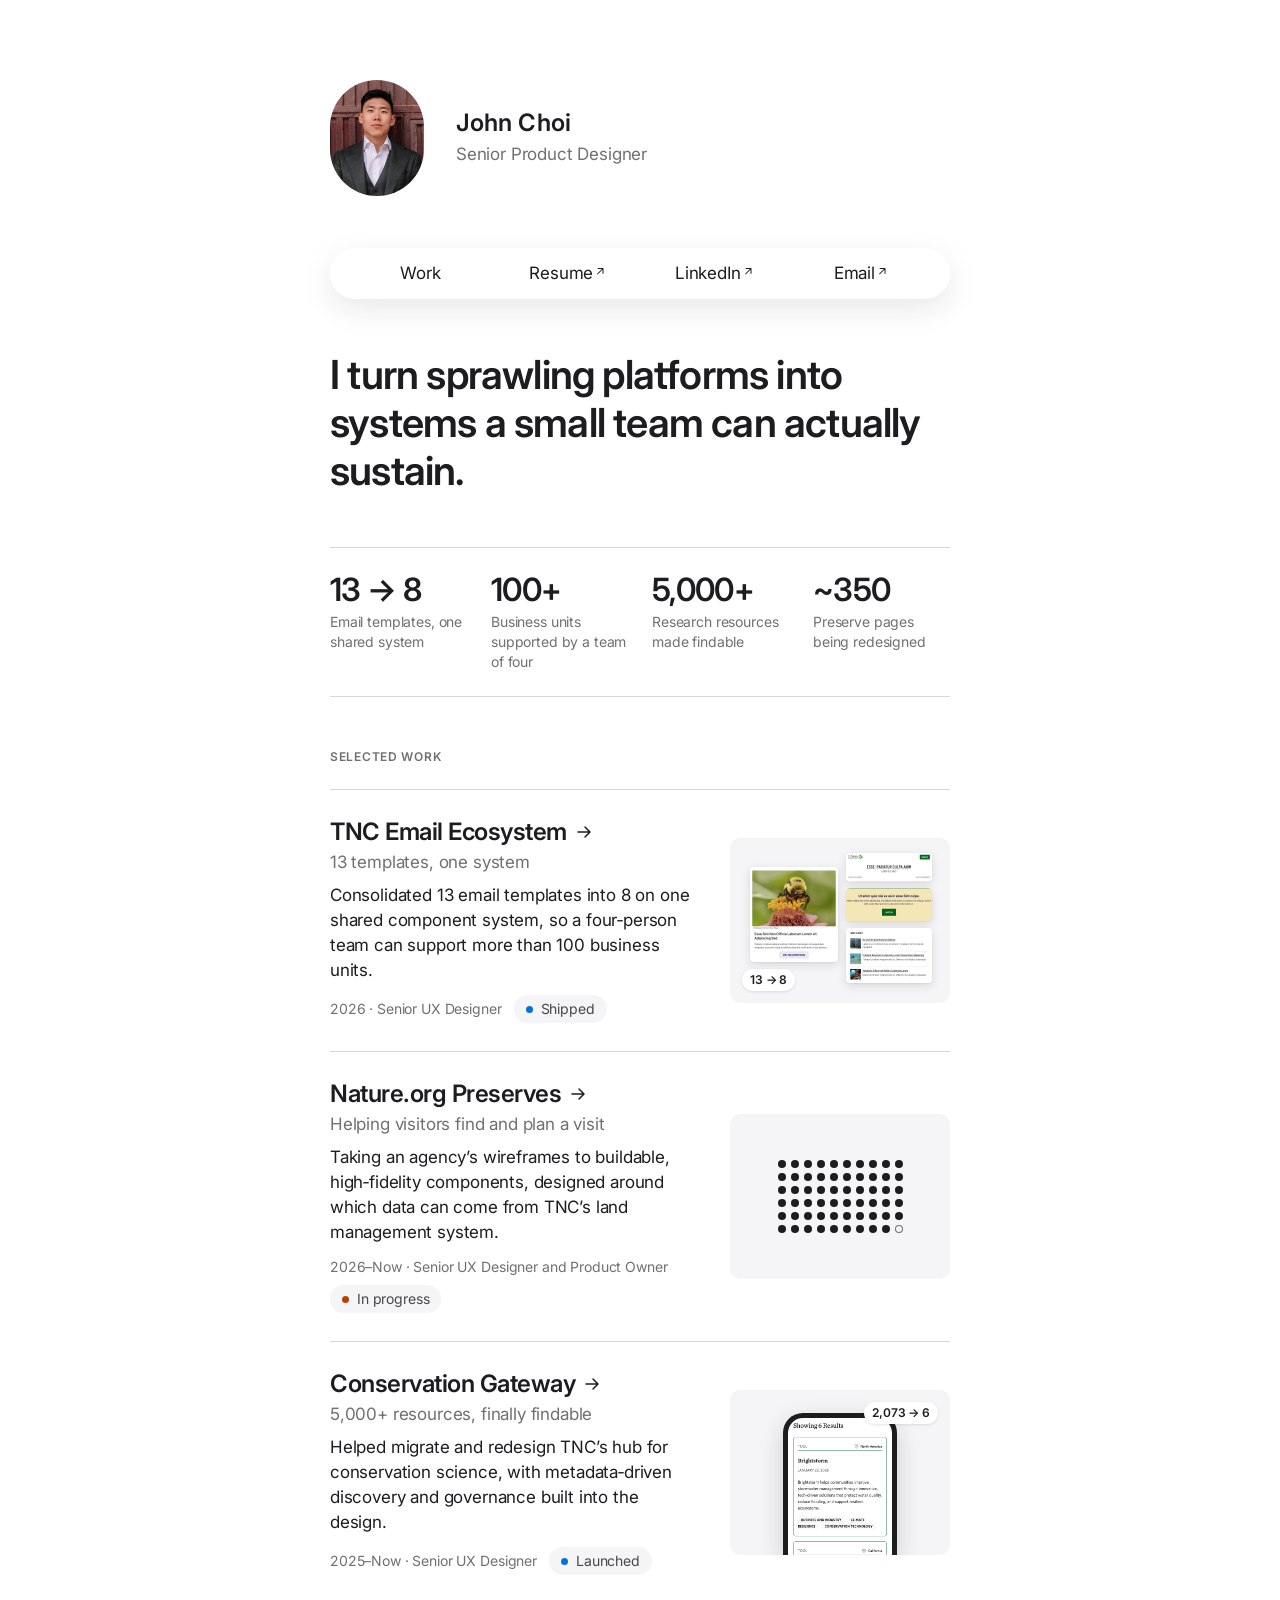
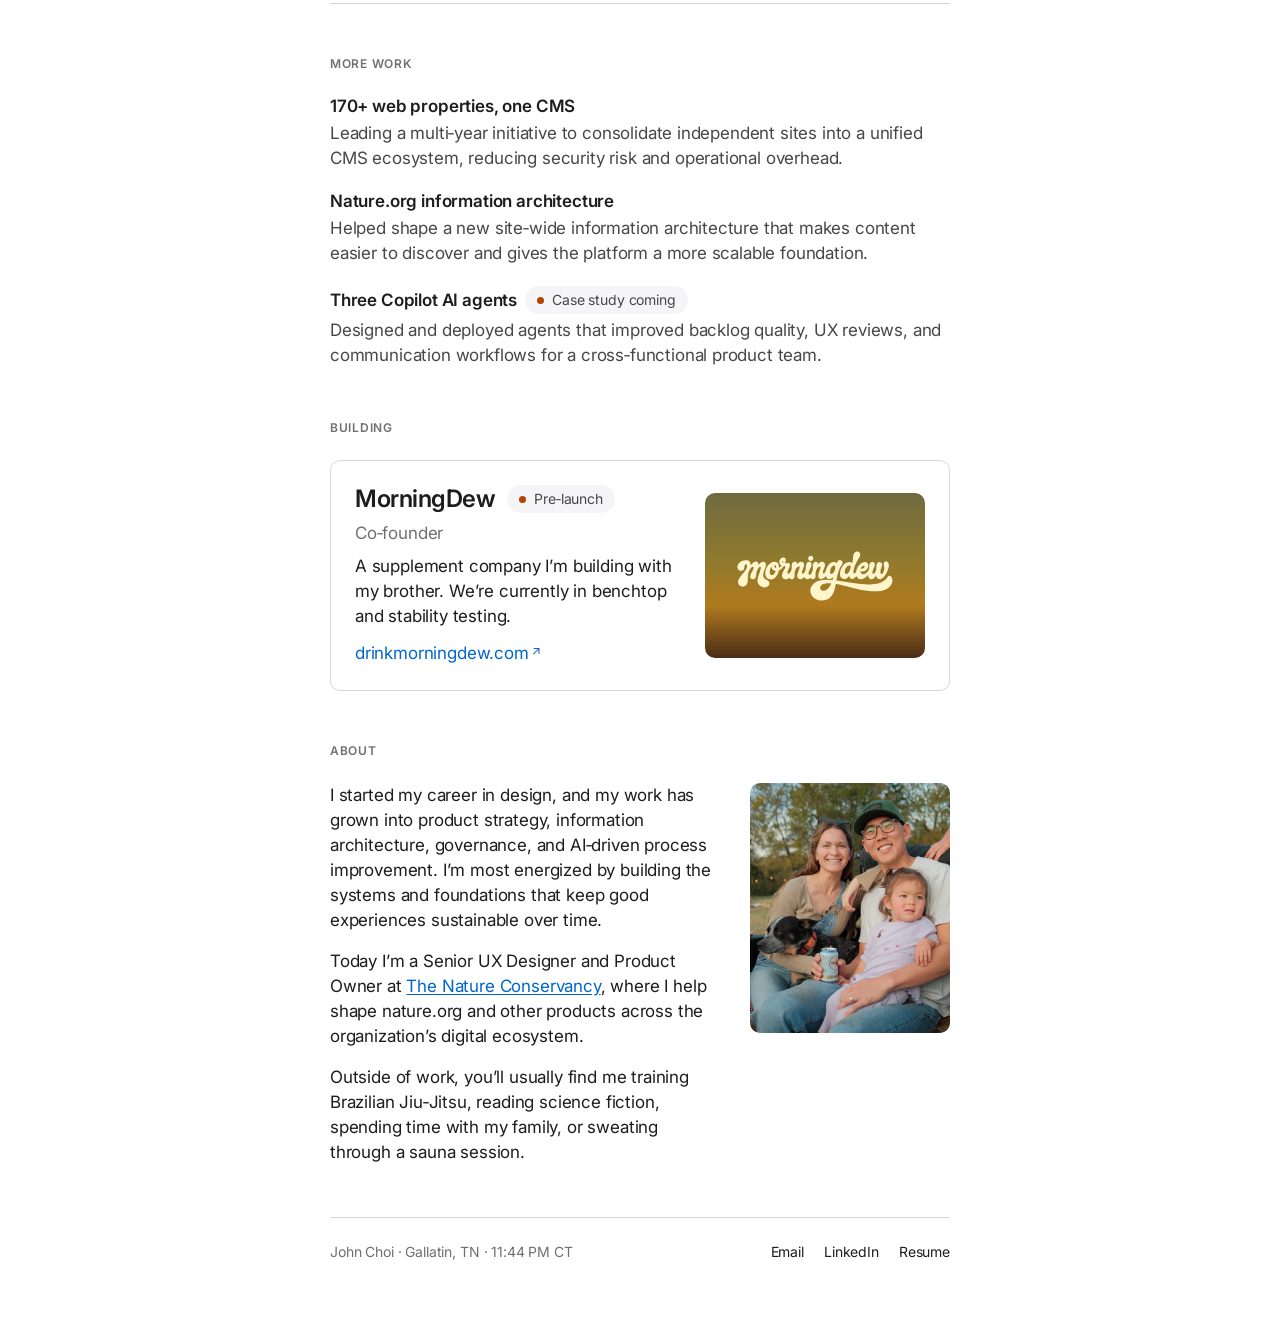
==== commit 972e1f31: "Correct email templates to 8 and use a component-stack thumbnail The consolidation went from 13 temp" ====
--- a/index.html
+++ b/index.html
@@ -248,6 +248,18 @@
       }
     }
 
+    /* Image thumbnail: a pre-composed picture that fills the tile */
+    .work-thumb--image {
+      position: relative;
+    }
+
+    .work-thumb--image img {
+      display: block;
+      width: 100%;
+      height: 100%;
+      object-fit: cover;
+    }
+
     /* Phone thumbnail: a real mobile screen rising from the bottom edge */
     .work-thumb--phone {
       position: relative;
@@ -269,6 +281,13 @@
       width: 100%;
       height: auto;
       border-radius: 15px 15px 0 0;
+    }
+
+    .thumb-chip--bottom {
+      top: auto !important;
+      right: auto !important;
+      bottom: var(--space-12);
+      left: var(--space-12);
     }
 
     .thumb-chip {
@@ -579,7 +598,7 @@
 
     <div class="proof">
       <div>
-        <span class="proof-value">13 &rarr; 9</span>
+        <span class="proof-value">13 &rarr; 8</span>
         <span class="proof-label">Email templates, one shared system</span>
       </div>
       <div>
@@ -605,14 +624,15 @@
             <div class="work-text">
               <span class="work-title">TNC Email Ecosystem <svg viewBox="0 0 18 18" fill="none" stroke="currentColor" stroke-width="1.5" stroke-linecap="round" stroke-linejoin="round" aria-hidden="true"><path d="M3 9h12M10 4l5 5-5 5"/></svg></span>
               <span class="work-tagline">13 templates, one system</span>
-              <p class="work-summary">Consolidated 13 email templates into 9 on one shared component system, so a four&#8209;person team can support more than 100 business units.</p>
+              <p class="work-summary">Consolidated 13 email templates into 8 on one shared component system, so a four&#8209;person team can support more than 100 business units.</p>
               <span class="work-meta">2026 &middot; Senior UX Designer <span class="cs-status">Shipped</span></span>
             </div>
-            <div class="work-thumb work-thumb--phone" aria-hidden="true">
-              <div class="thumb-phone">
-                <img src="/tnc-email/email-thumb-mobile.jpg" width="393" height="528" loading="lazy" alt="">
-              </div>
-              <span class="thumb-chip">13 &rarr; 9</span>
+            <div class="work-thumb work-thumb--image" aria-hidden="true">
+              <picture>
+                <source media="(max-width: 730px)" srcset="/tnc-email/email-thumb-stack-m.jpg" width="1280" height="720">
+                <img src="/tnc-email/email-thumb-stack.jpg" width="880" height="660" loading="lazy" alt="">
+              </picture>
+              <span class="thumb-chip thumb-chip--bottom">13 &rarr; 8</span>
             </div>
           </a>
         </li>
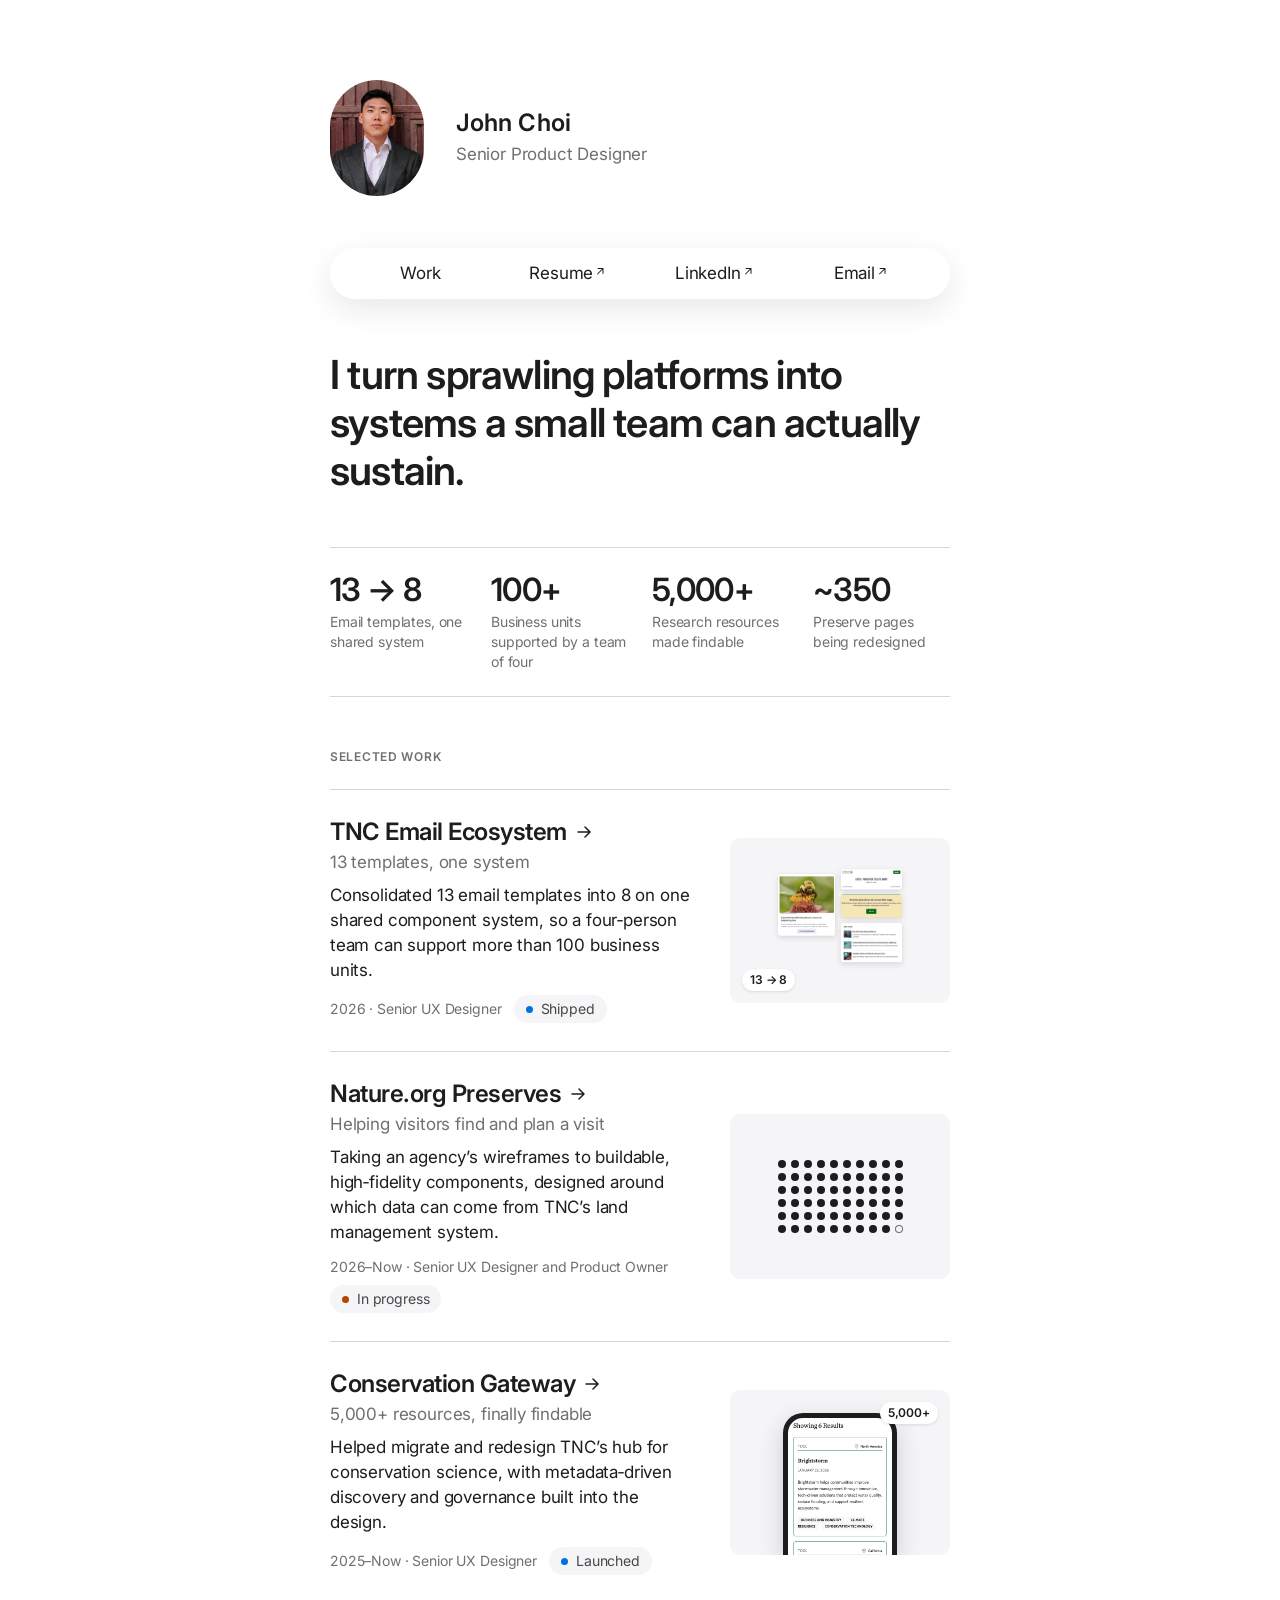
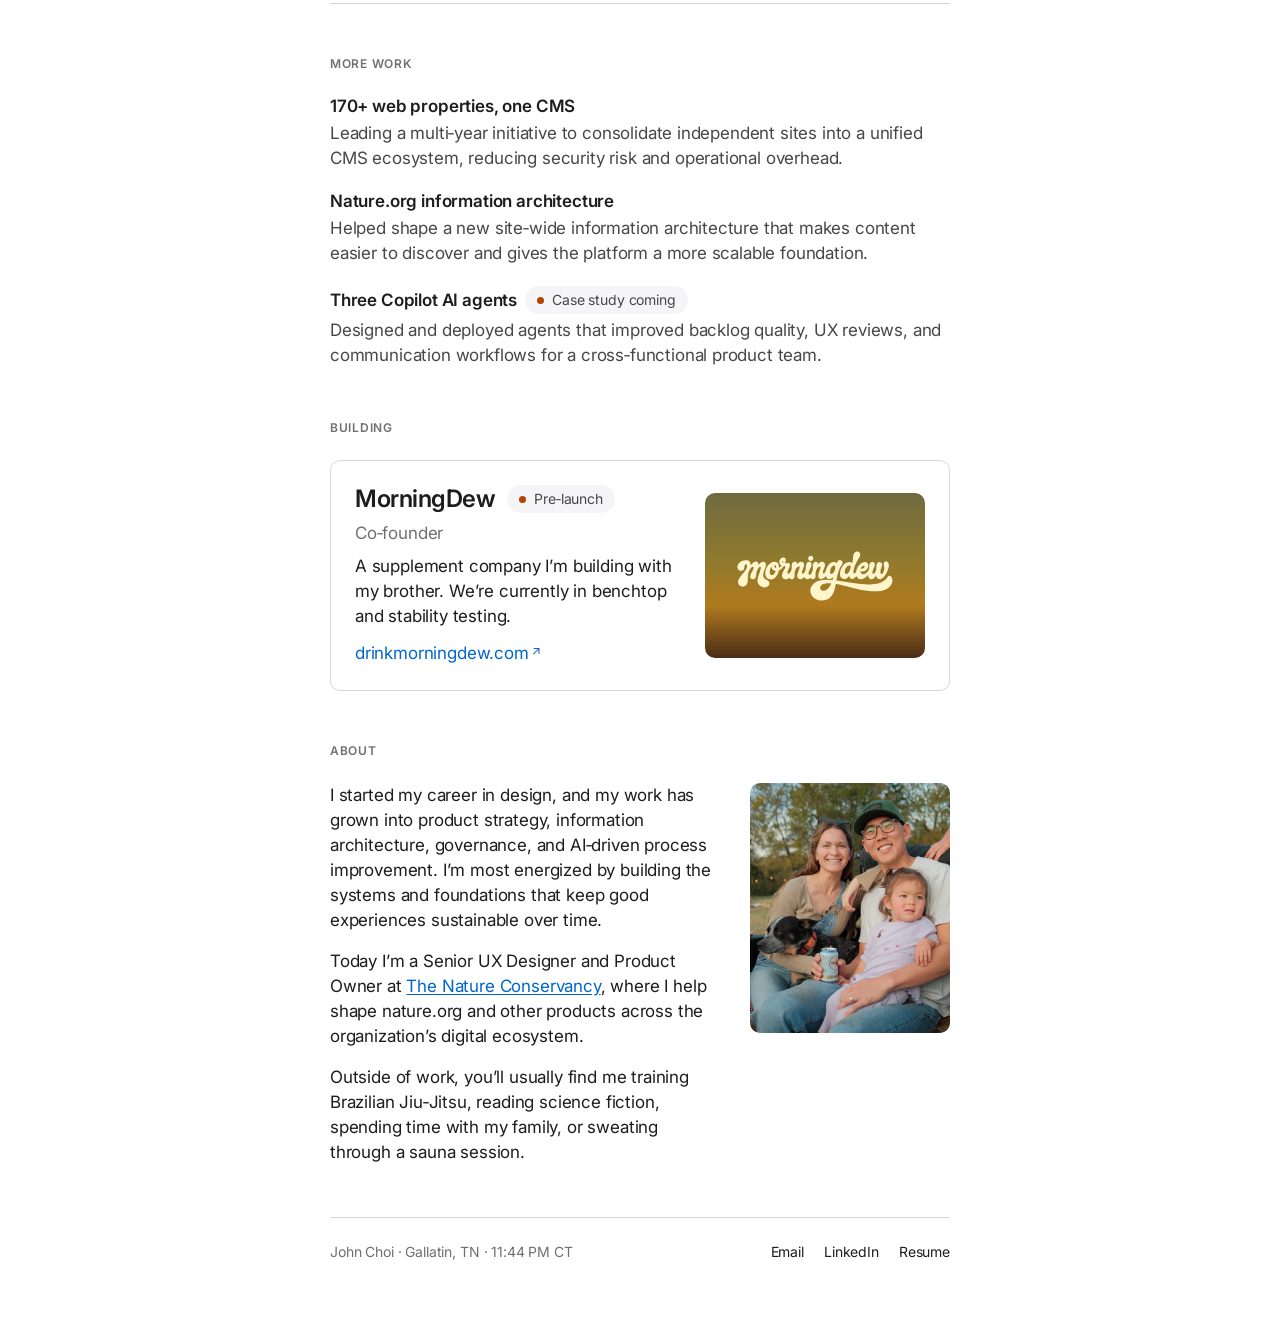
==== commit ac8f687f: "Change Gateway homepage label to 5,000+ The 2,073 to 6 label needed the case study to make sense and" ====
--- a/index.html
+++ b/index.html
@@ -661,7 +661,7 @@
               <div class="thumb-phone">
                 <img src="/conservation-gateway/gateway-thumb-mobile.jpg" width="780" height="1048" loading="lazy" alt="">
               </div>
-              <span class="thumb-chip">2,073 &rarr; 6</span>
+              <span class="thumb-chip">5,000+</span>
             </div>
           </a>
         </li>
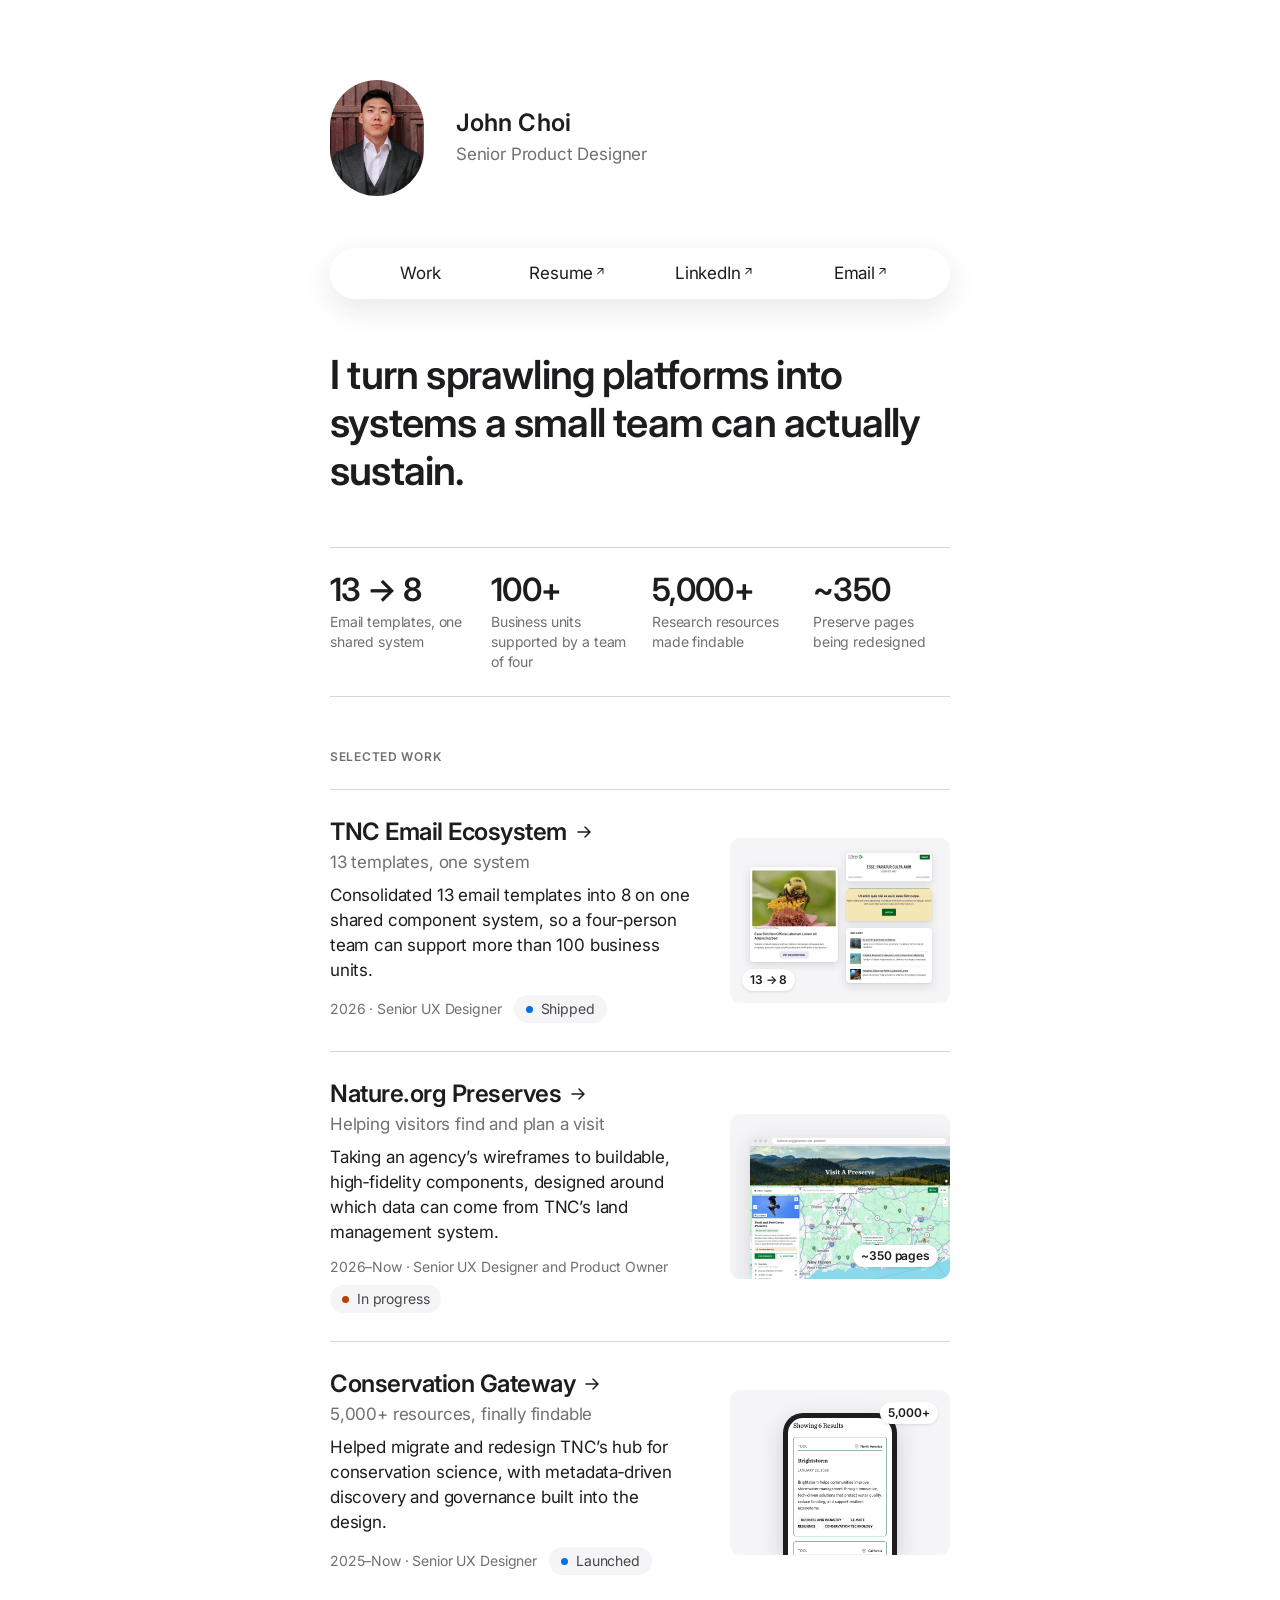
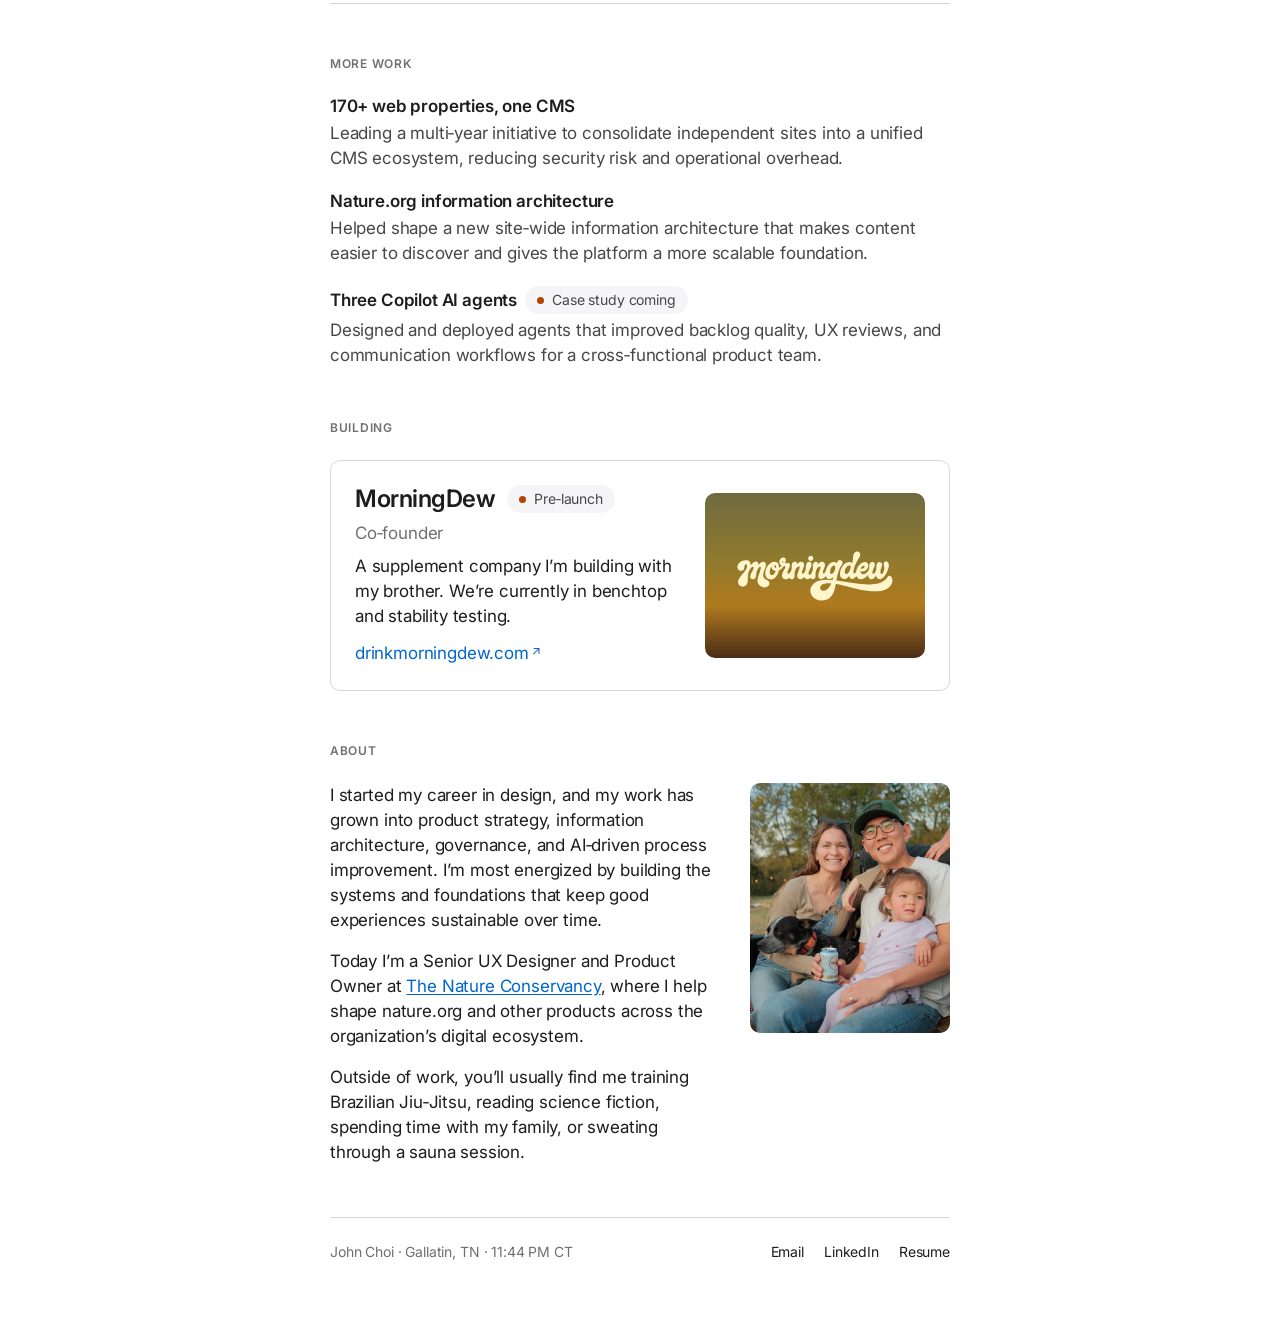
==== commit e12fa017: "Add Figma-based images to the Nature.org Preserves case study Replaces all four Preserves placeholde" ====
--- a/index.html
+++ b/index.html
@@ -290,6 +290,11 @@
       left: var(--space-12);
     }
 
+    .thumb-chip--bottom-right {
+      top: auto !important;
+      bottom: var(--space-12);
+    }
+
     .thumb-chip {
       position: absolute;
       top: var(--space-12);
@@ -301,24 +306,6 @@
       font: var(--type-xs-5);
       letter-spacing: var(--tracking-text);
       color: var(--color-primary-ink);
-    }
-
-    /* Preserves: 59 of 60 */
-    .mini-dots {
-      display: grid;
-      grid-template-columns: repeat(10, 8px);
-      gap: 5px;
-    }
-
-    .mini-dots span {
-      aspect-ratio: 1;
-      border-radius: 50%;
-      background: var(--color-primary-ink);
-    }
-
-    .mini-dots span:last-child {
-      background: transparent;
-      box-shadow: inset 0 0 0 1px var(--color-mid-gray);
     }
 
     /* More work -------------------------------------------------------- */
@@ -644,8 +631,12 @@
               <p class="work-summary">Taking an agency&rsquo;s wireframes to buildable, high&#8209;fidelity components, designed around which data can come from TNC&rsquo;s land management system.</p>
               <span class="work-meta">2026&ndash;Now &middot; Senior UX Designer and Product Owner <span class="cs-status cs-status--progress">In progress</span></span>
             </div>
-            <div class="work-thumb" aria-hidden="true">
-              <div class="mini-dots"><span></span><span></span><span></span><span></span><span></span><span></span><span></span><span></span><span></span><span></span><span></span><span></span><span></span><span></span><span></span><span></span><span></span><span></span><span></span><span></span><span></span><span></span><span></span><span></span><span></span><span></span><span></span><span></span><span></span><span></span><span></span><span></span><span></span><span></span><span></span><span></span><span></span><span></span><span></span><span></span><span></span><span></span><span></span><span></span><span></span><span></span><span></span><span></span><span></span><span></span><span></span><span></span><span></span><span></span><span></span><span></span><span></span><span></span><span></span><span></span></div>
+            <div class="work-thumb work-thumb--image" aria-hidden="true">
+              <picture>
+                <source media="(max-width: 730px)" srcset="/nature-preserves/preserves-thumb-m.jpg" width="1280" height="720">
+                <img src="/nature-preserves/preserves-thumb.jpg" width="880" height="660" loading="lazy" alt="">
+              </picture>
+              <span class="thumb-chip thumb-chip--bottom-right">~350 pages</span>
             </div>
           </a>
         </li>
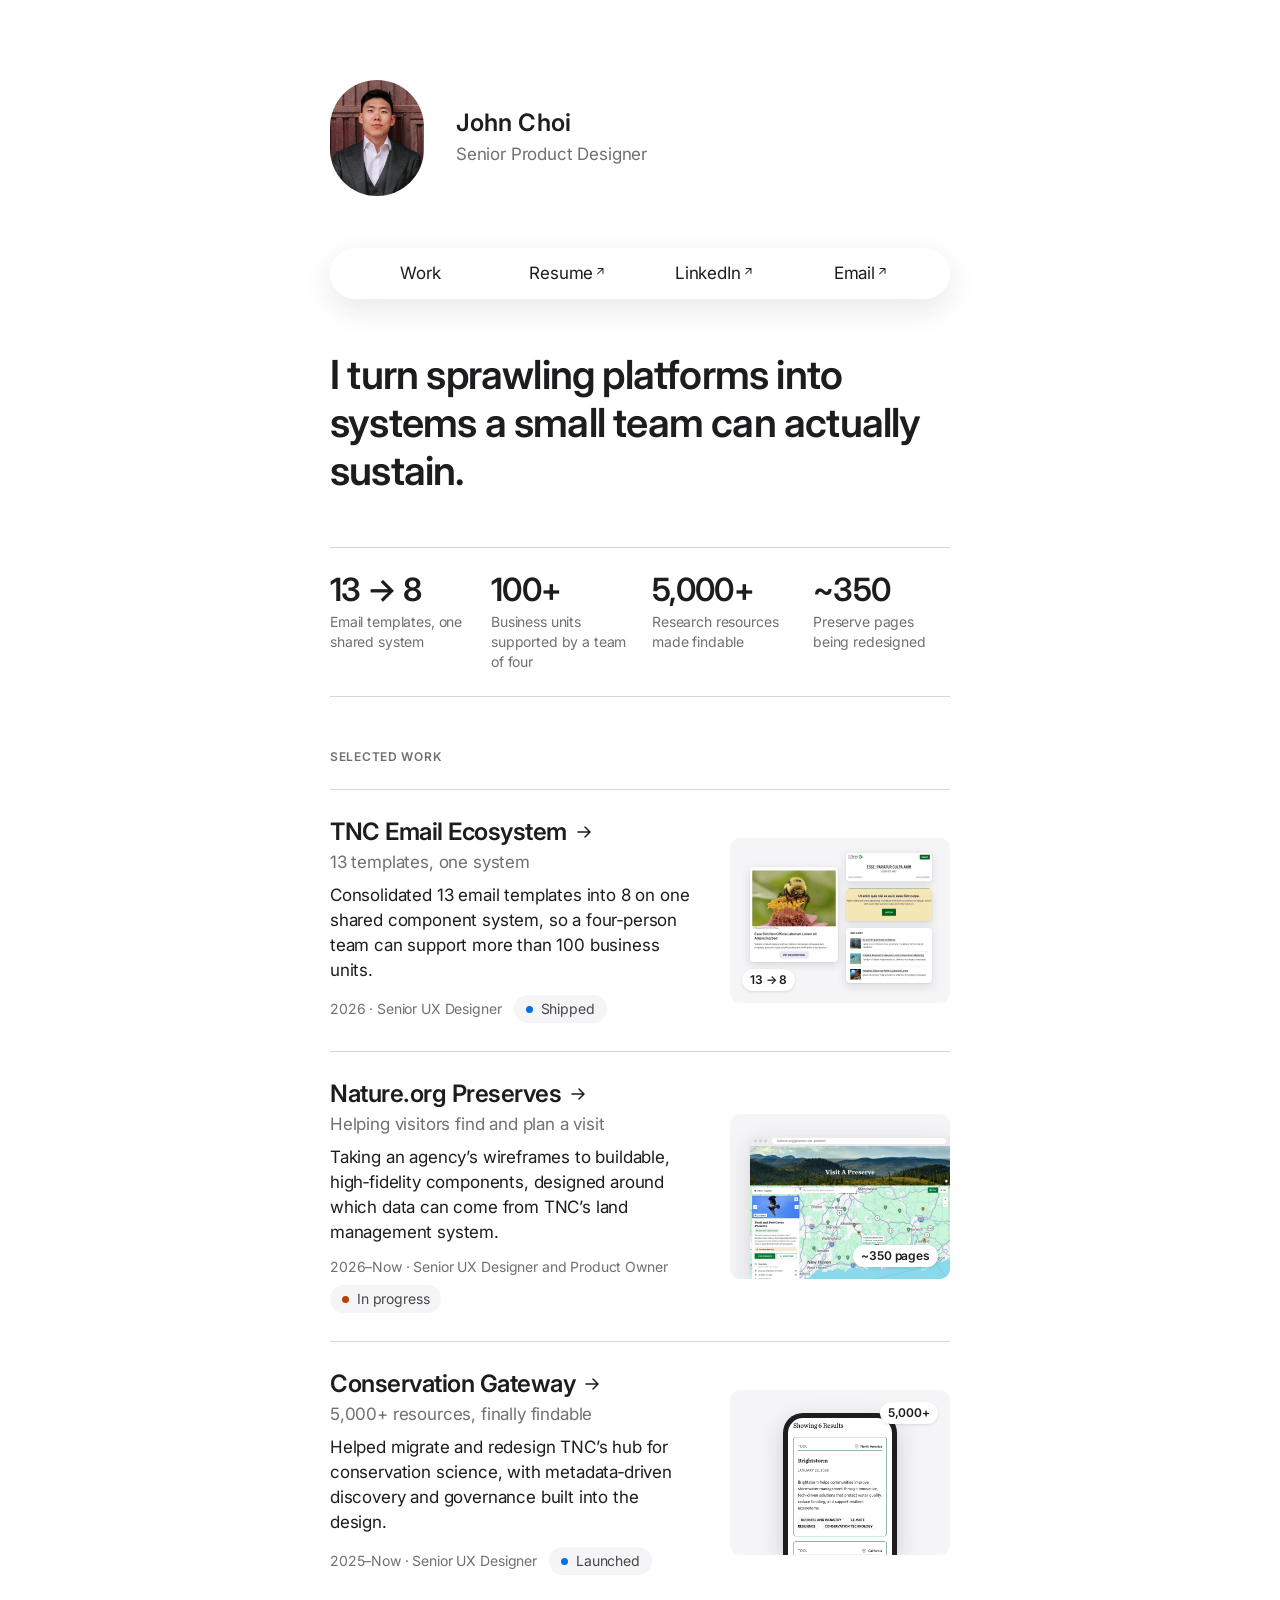
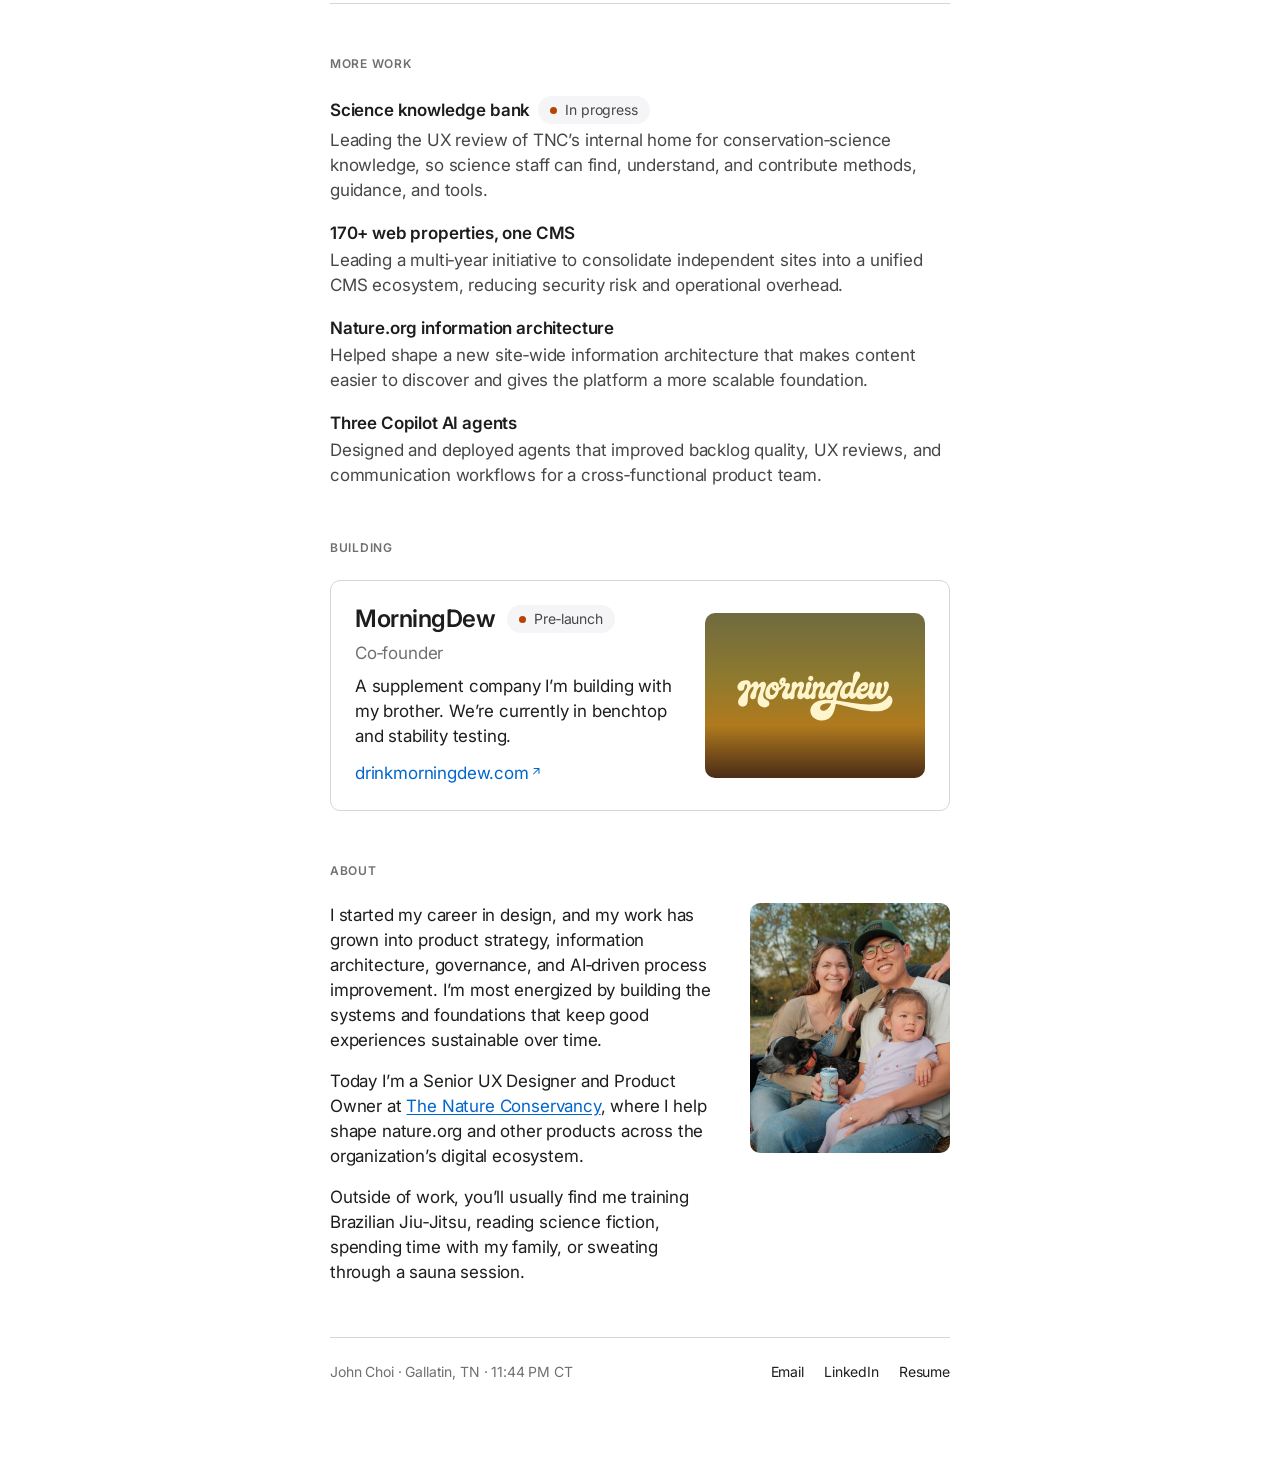
==== commit d1e834dc: "Add science knowledge bank to More work; drop AI label Adds the internal science knowledge bank as t" ====
--- a/index.html
+++ b/index.html
@@ -664,6 +664,10 @@
       <h2 class="section-label">More work</h2>
       <ul class="more-list">
         <li>
+          <span class="more-title">Science knowledge bank <span class="cs-status cs-status--progress">In progress</span></span>
+          <p>Leading the UX review of TNC&rsquo;s internal home for conservation&#8209;science knowledge, so science staff can find, understand, and contribute methods, guidance, and tools.</p>
+        </li>
+        <li>
           <span class="more-title">170+ web properties, one CMS</span>
           <p>Leading a multi&#8209;year initiative to consolidate independent sites into a unified CMS ecosystem, reducing security risk and operational overhead.</p>
         </li>
@@ -672,7 +676,7 @@
           <p>Helped shape a new site&#8209;wide information architecture that makes content easier to discover and gives the platform a more scalable foundation.</p>
         </li>
         <li>
-          <span class="more-title">Three Copilot AI agents <span class="cs-status cs-status--progress">Case study coming</span></span>
+          <span class="more-title">Three Copilot AI agents</span>
           <p>Designed and deployed agents that improved backlog quality, UX reviews, and communication workflows for a cross&#8209;functional product team.</p>
         </li>
       </ul>
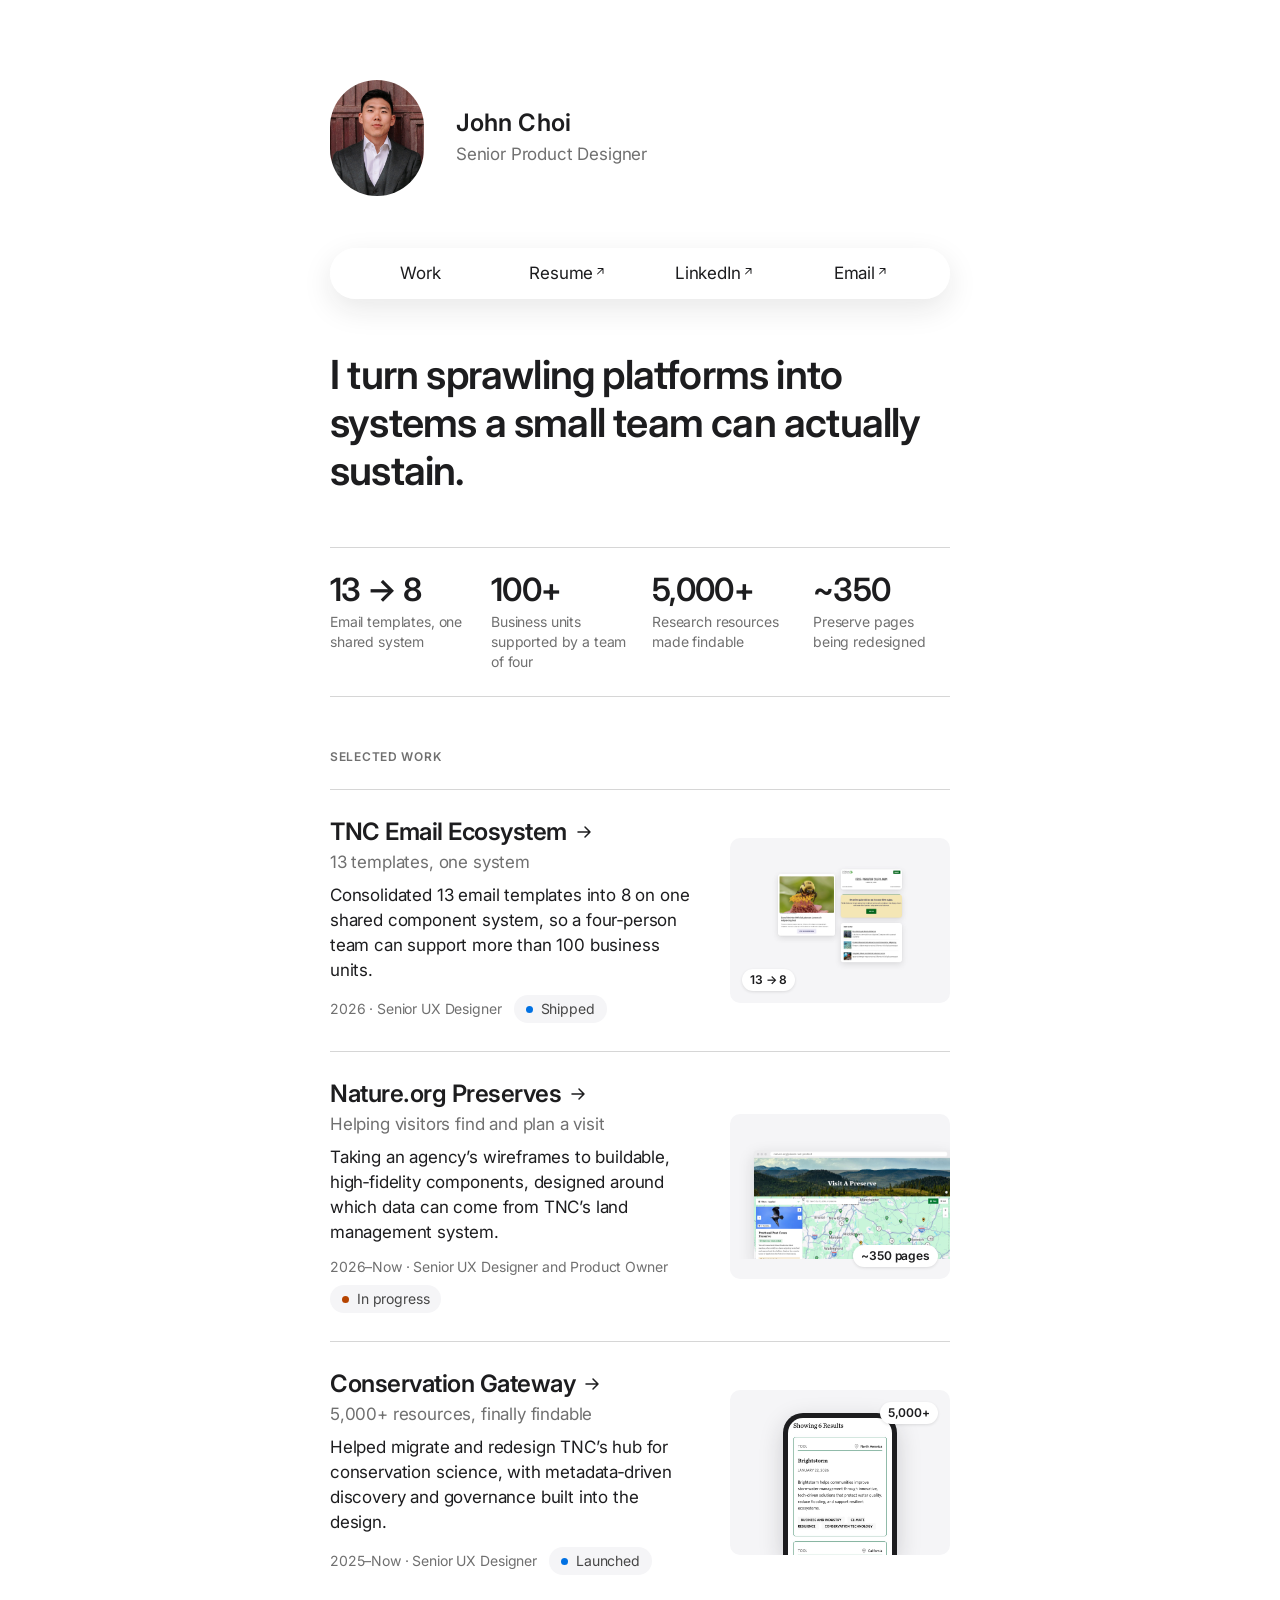
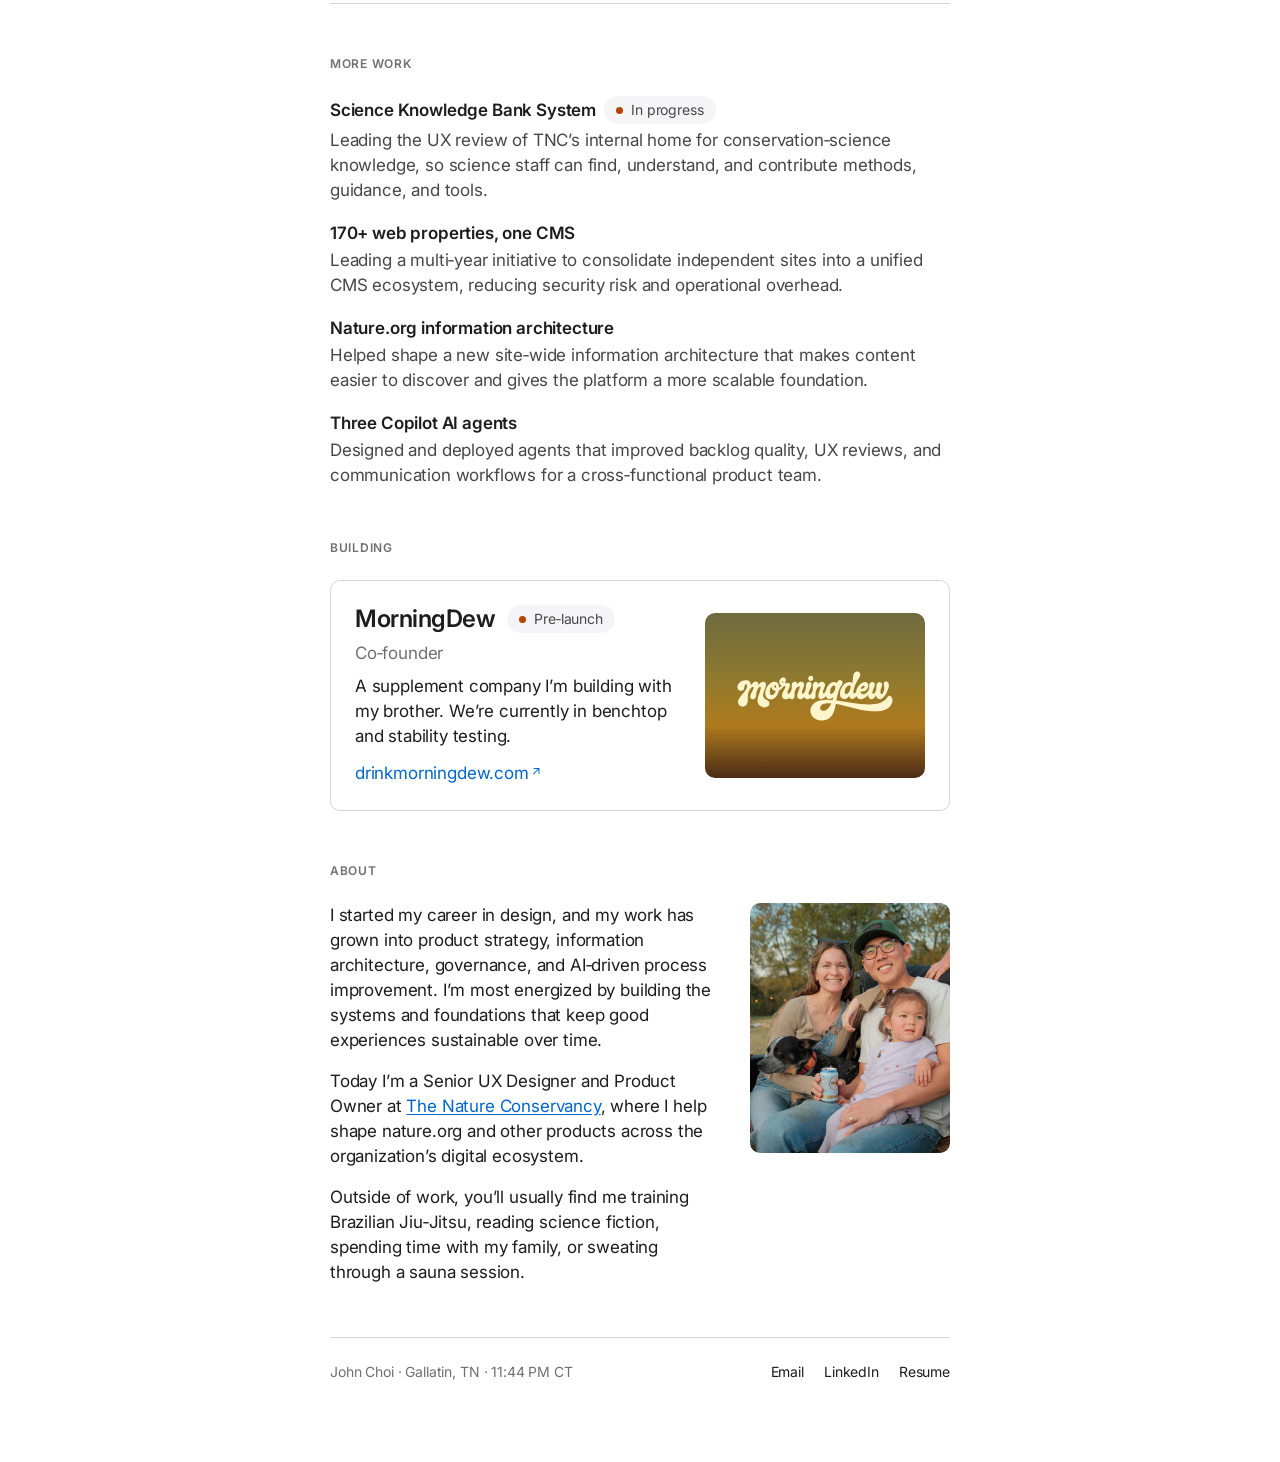
==== commit dfc31bda: "Rename More work item to Science Knowledge Bank System Co-Authored-By: Claude Opus 5.5 (1M context) " ====
--- a/index.html
+++ b/index.html
@@ -664,7 +664,7 @@
       <h2 class="section-label">More work</h2>
       <ul class="more-list">
         <li>
-          <span class="more-title">Science knowledge bank <span class="cs-status cs-status--progress">In progress</span></span>
+          <span class="more-title">Science Knowledge Bank System <span class="cs-status cs-status--progress">In progress</span></span>
           <p>Leading the UX review of TNC&rsquo;s internal home for conservation&#8209;science knowledge, so science staff can find, understand, and contribute methods, guidance, and tools.</p>
         </li>
         <li>
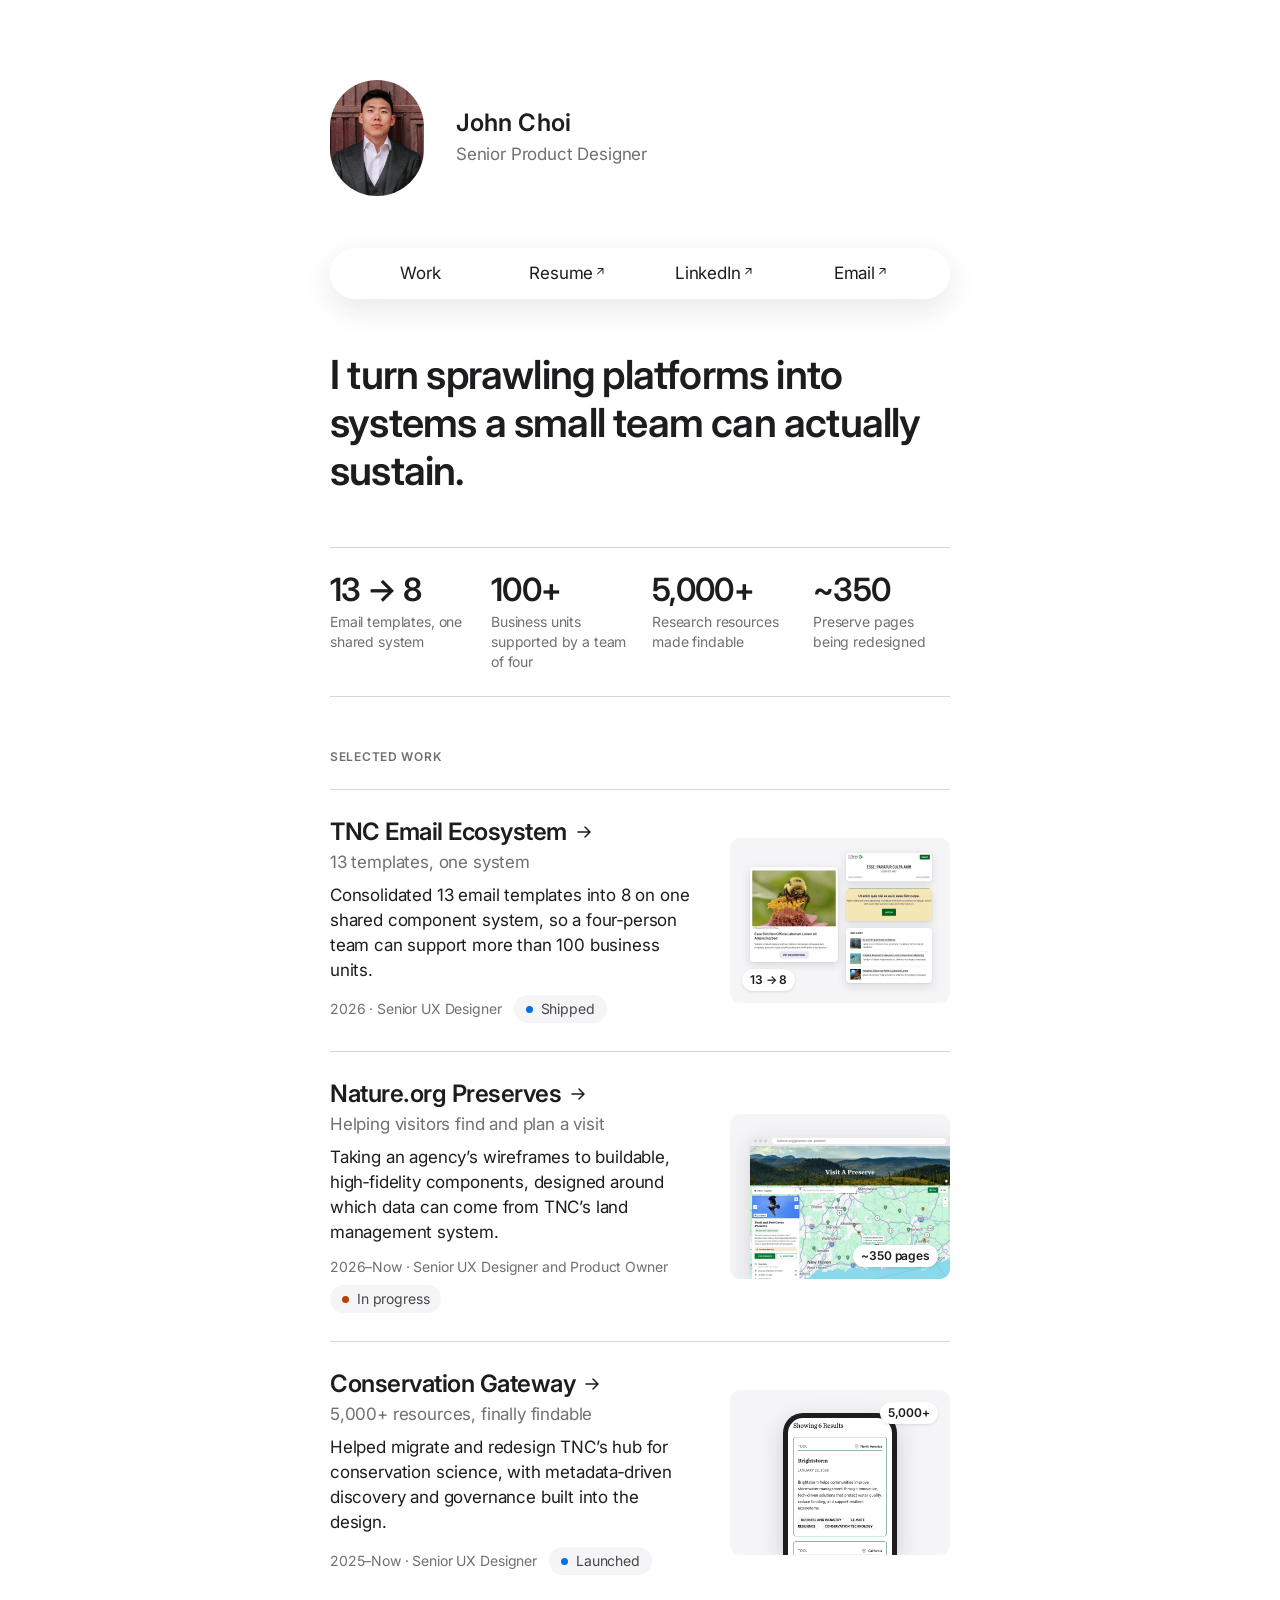
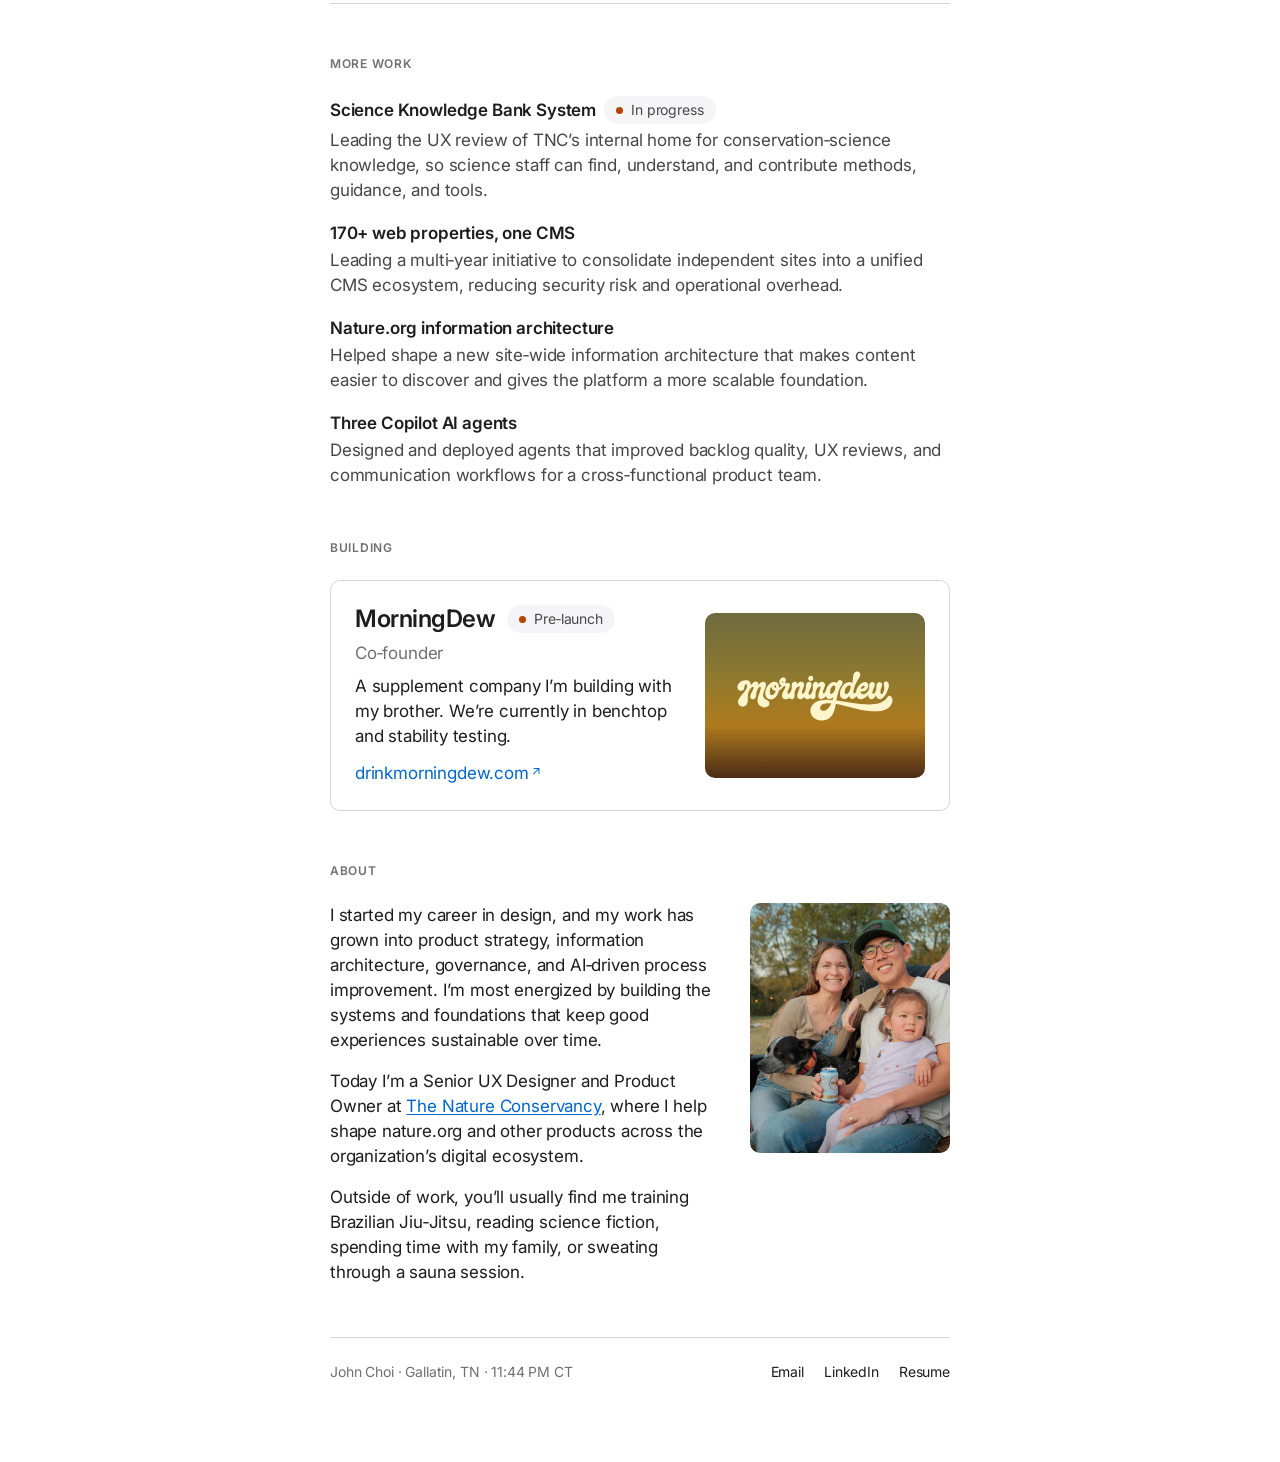
==== commit 5f5d49ff: "Keep mobile nav to one row with 44px tap targets Replaces the 2x2 mobile nav with a single compact r" ====
--- a/index.html
+++ b/index.html
@@ -489,14 +489,21 @@
 
     /* Mobile Responsive */
     @media (max-width: 730px) {
-      /* The four links can't fit one row at this width, so lay them out
-         as a balanced 2x2 instead of letting them wrap 3+1 */
+      /* Keep all four links in one compact row. Each link fills the bar's
+         full height so the tap target is 44px tall, not just the text */
       .nav-bar {
-        grid-template-columns: repeat(2, minmax(0, 1fr));
-        gap: var(--space-8) var(--space-16);
-        padding: var(--space-16) var(--space-20);
-        /* A squircle reads better than a stadium at two rows tall */
-        border-radius: var(--radius-3xl);
+        grid-template-columns: repeat(4, auto);
+        justify-content: space-between;
+        align-items: stretch;
+        gap: 0;
+        padding: 0 var(--space-8);
+      }
+
+      .nav-bar a {
+        min-height: 44px;
+        padding: 0 var(--space-8);
+        font: var(--type-sm-2);
+        letter-spacing: var(--tracking-text);
       }
 
       .thesis {
